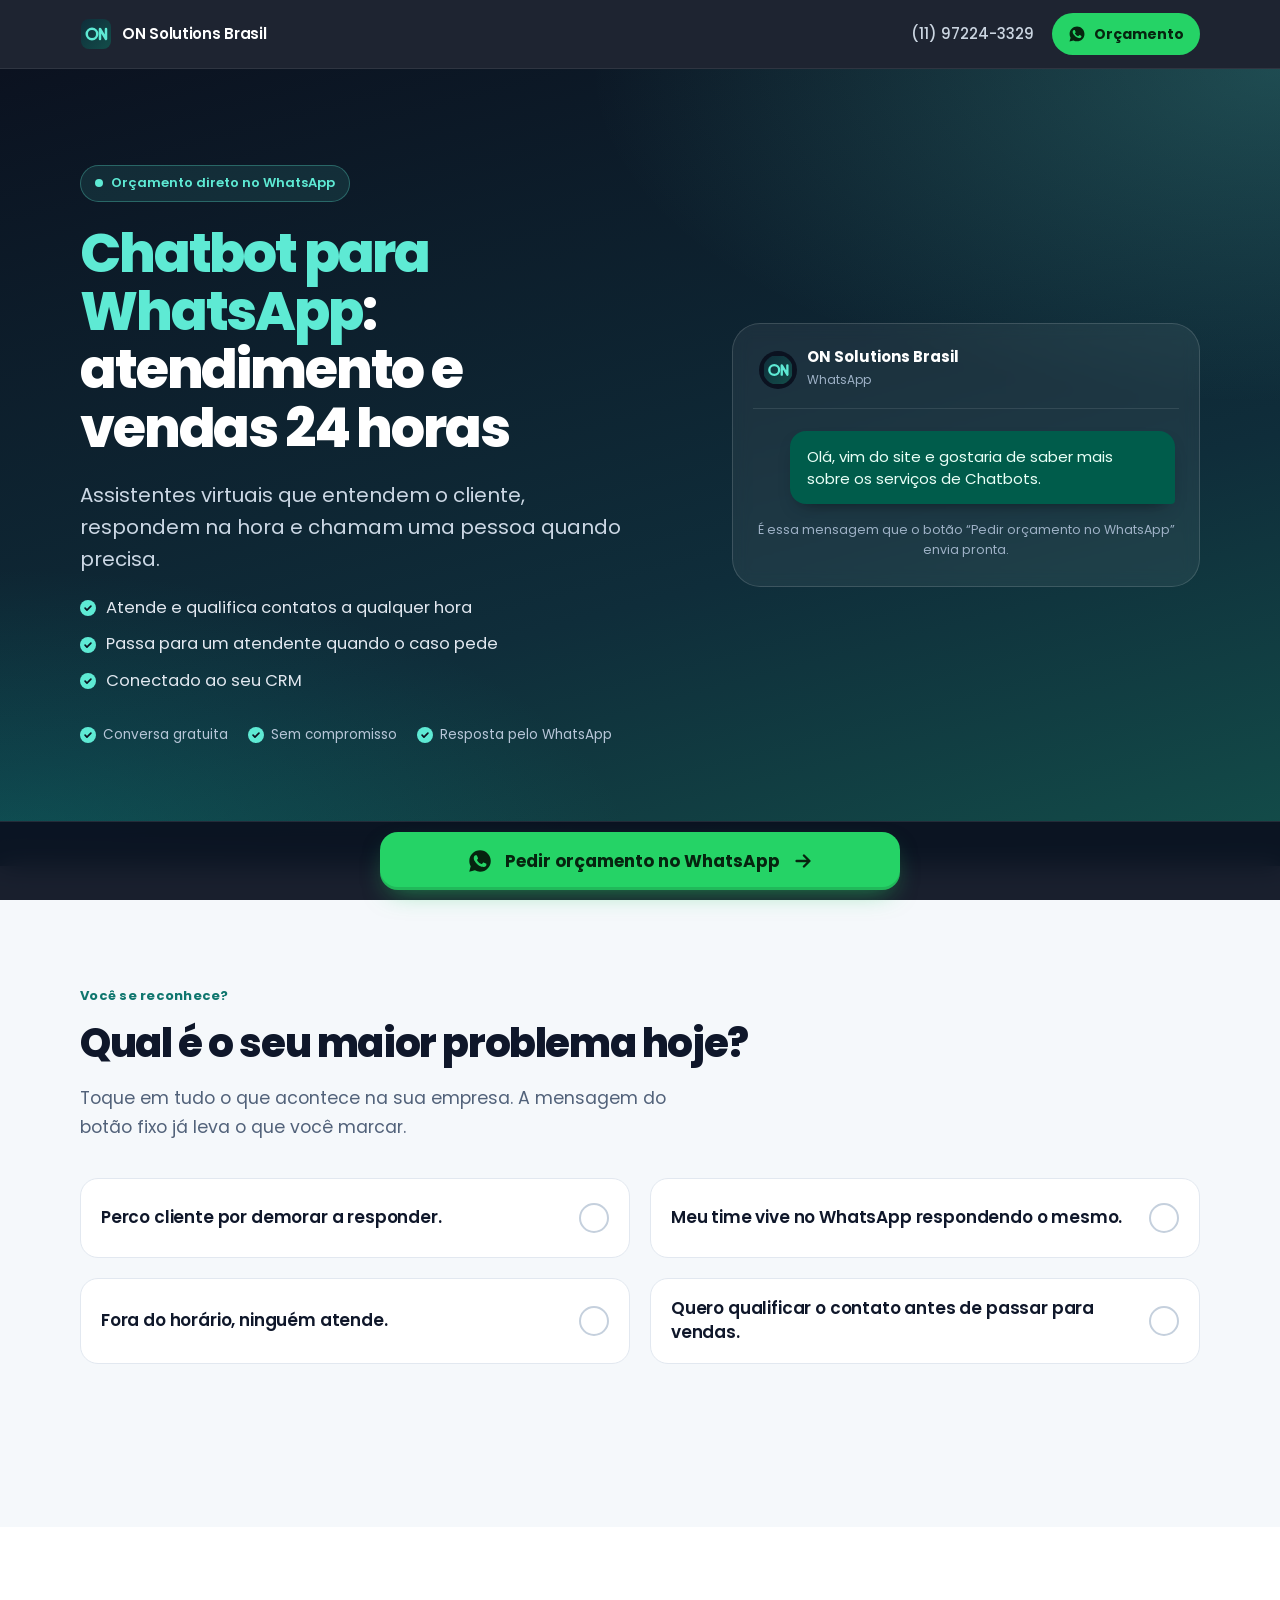
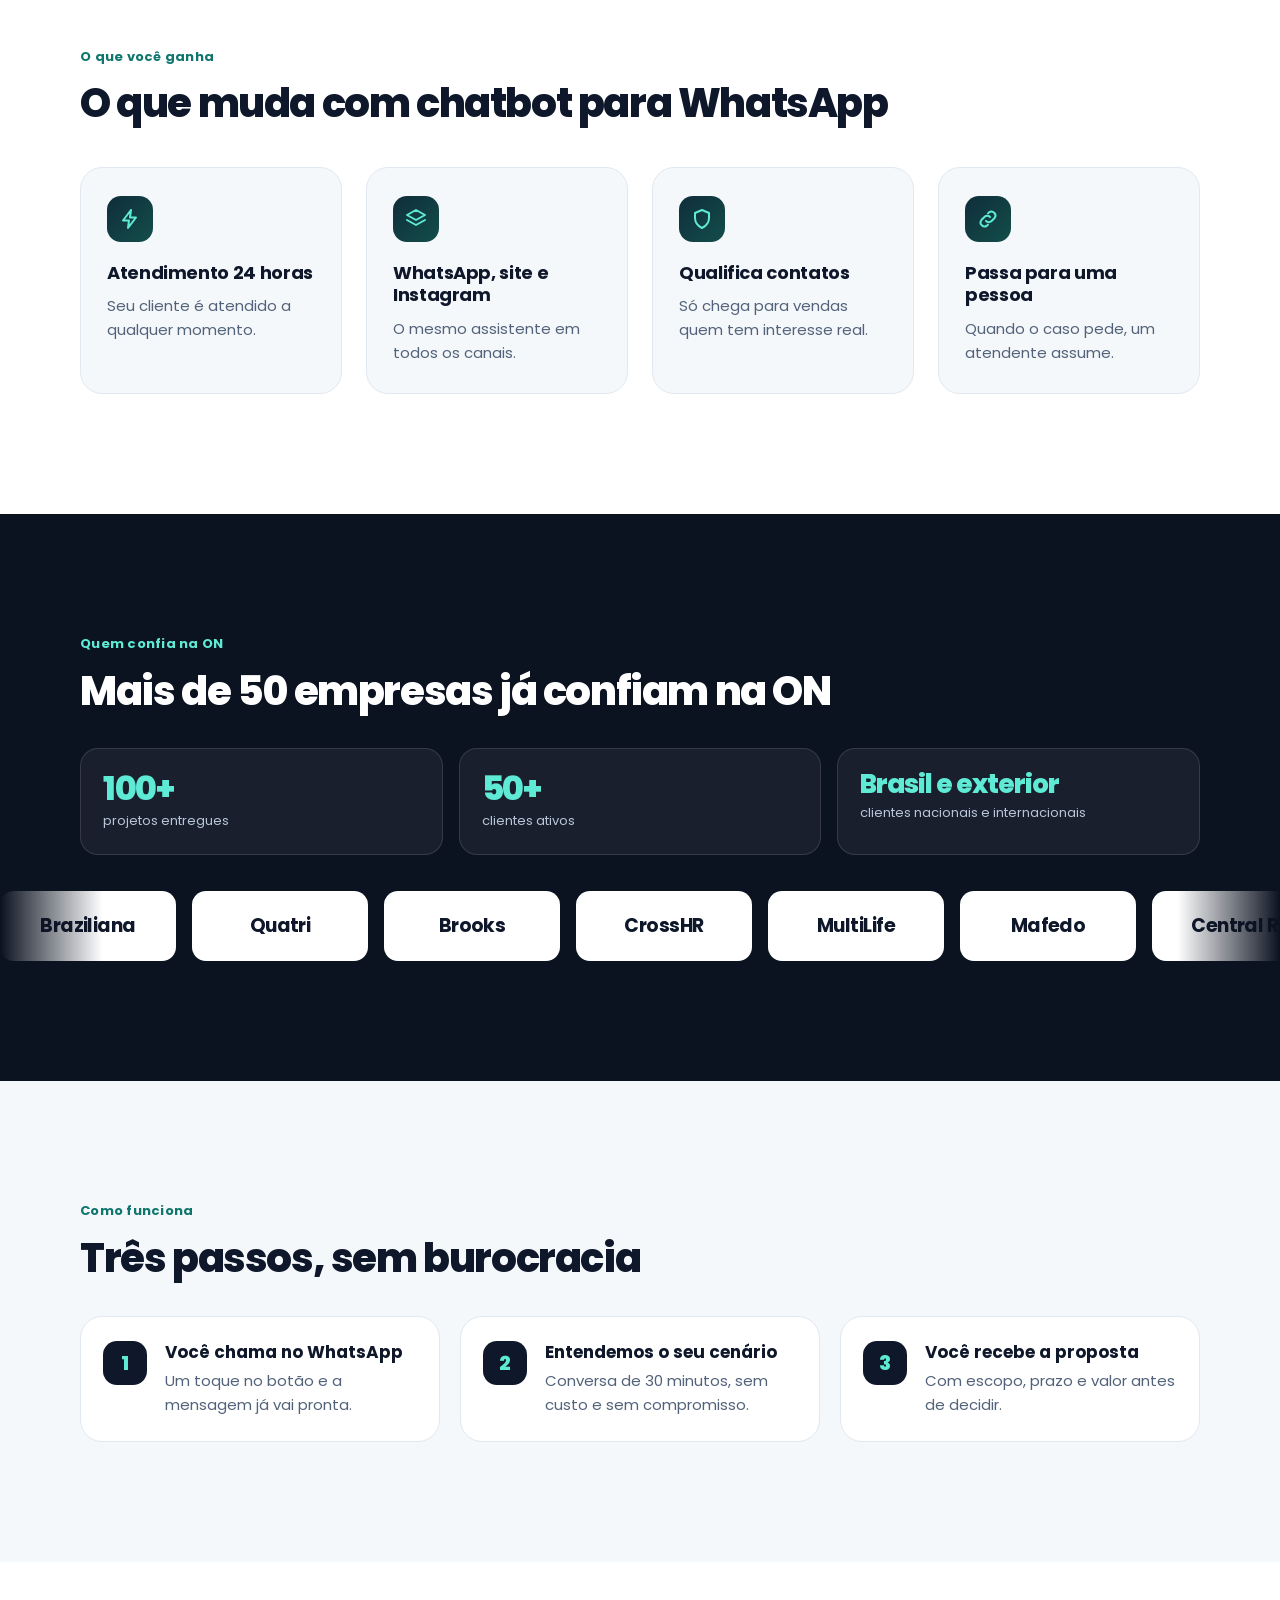
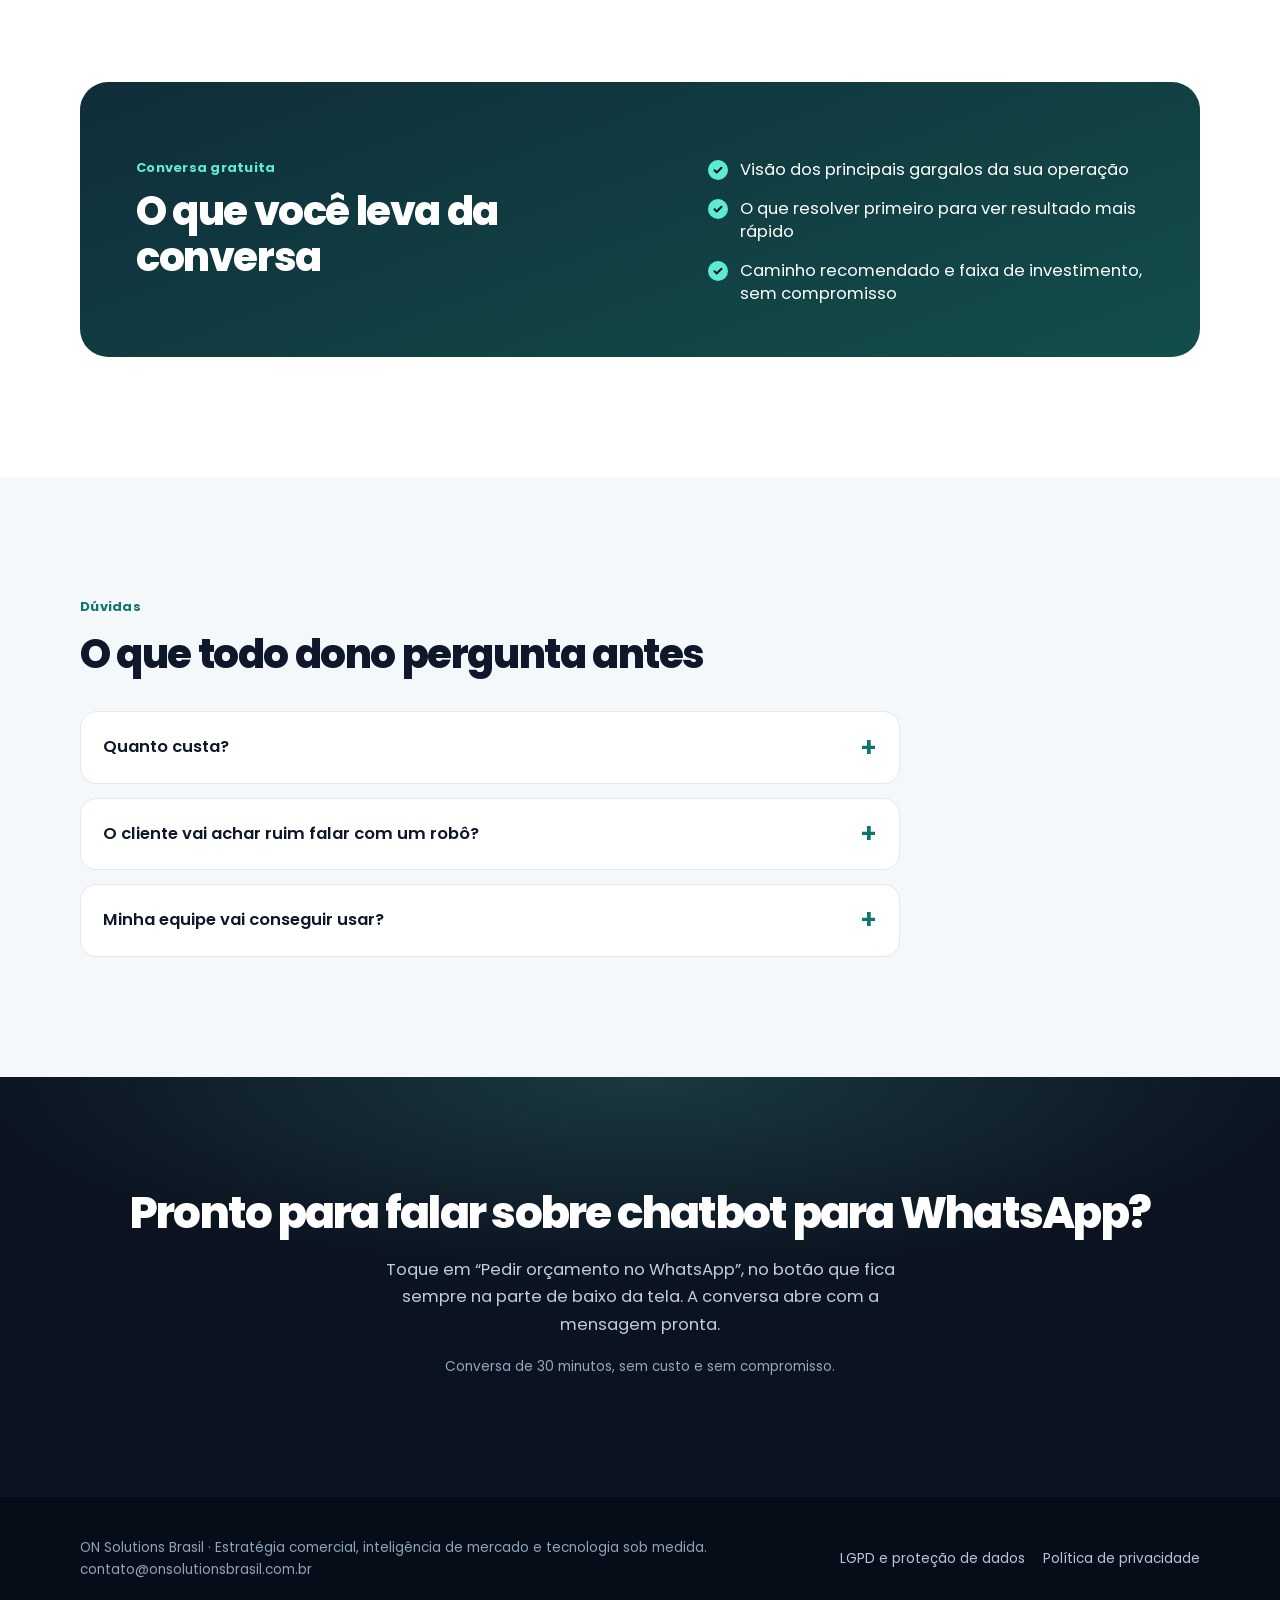
==== index.html @ 37661b47 "feat(lp10-chatbot): add landing page for WhatsApp chatbot services - Add complete landing page struc" ====
<!DOCTYPE html>
<html lang="pt-BR">
<head>
<meta charset="UTF-8">
<meta name="viewport" content="width=device-width, initial-scale=1, viewport-fit=cover">
<meta name="theme-color" content="#0B1220">
<title>Chatbot para WhatsApp | ON Solutions Brasil</title>
<meta name="description" content="Automatize o atendimento da sua empresa com soluções de chatbot para WhatsApp desenvolvidas pela ON Solutions Brasil.">
<meta name="robots" content="noindex,follow">
<link rel="canonical" href="https://onsolutionsbrasil.com.br/lp/chatbot-whatsapp/">
<link rel="icon" type="image/svg+xml" href="assets/img/favicon.svg">
<link rel="preconnect" href="https://fonts.googleapis.com">
<link rel="preconnect" href="https://fonts.gstatic.com" crossorigin>
<link href="https://fonts.googleapis.com/css2?family=Poppins:wght@400;500;600;700;800&display=swap" rel="stylesheet">
<link rel="stylesheet" href="css/styles.css">
</head>
<body class="l2">
<header class="top"><div class="w top-in">
  <span class="brand"><img src="assets/img/on-logo.svg" alt="ON Solutions Brasil" width="32" height="32"><span>ON Solutions<span class="br"> Brasil</span></span></span>
  <div class="top-r">
    <a class="top-phone" data-wa="Olá, vim do site e gostaria de saber mais sobre os serviços de Chatbots." data-pos="topo-telefone" data-wa-main href="#">(11) 97224-3329</a>
    <a class="top-btn" data-wa="Olá, vim do site e gostaria de saber mais sobre os serviços de Chatbots." data-pos="topo" data-wa-main href="#"><svg viewBox="0 0 24 24" aria-hidden="true"><path d="M12.04 2C6.58 2 2.13 6.45 2.13 11.91c0 1.75.46 3.45 1.32 4.95L2.05 22l5.25-1.38a9.9 9.9 0 0 0 4.74 1.21c5.46 0 9.91-4.45 9.91-9.91S17.5 2 12.04 2Zm5.8 14.1c-.25.69-1.45 1.32-2 1.37-.5.05-1.13.07-1.82-.11-.42-.13-.96-.31-1.65-.6-2.9-1.25-4.8-4.17-4.95-4.36-.14-.19-1.18-1.57-1.18-3s.75-2.13 1.02-2.42c.26-.29.57-.36.76-.36h.55c.18 0 .42-.07.65.5.25.58.83 2 .9 2.15.07.14.12.31.02.5-.09.19-.14.31-.28.48-.14.17-.3.37-.43.5-.14.14-.29.29-.12.58.17.29.74 1.22 1.59 1.97 1.09.97 2.01 1.27 2.3 1.41.29.14.46.12.63-.07.17-.19.72-.84.91-1.13.19-.29.38-.24.65-.14.26.1 1.67.79 1.96.93.29.14.48.22.55.34.07.12.07.7-.18 1.39Z"/></svg>Orçamento</a>
  </div>
</div></header>
<main class="view" data-kind="lp2" data-route="lp/chatbot-whatsapp" data-service="Chatbots" data-title="Chatbot Para WhatsApp | ON Solutions Brasil">
<section class="hero">
  <div class="w hero-grid">
    <div>
      <span class="badge"><i></i>Orçamento direto no WhatsApp</span>
      <h1 class="h"><mark>Chatbot para WhatsApp</mark>: atendimento e vendas 24 horas</h1>
      <p class="sub">Assistentes virtuais que entendem o cliente, respondem na hora e chamam uma pessoa quando precisa.</p>
      <ul class="points"><li>Atende e qualifica contatos a qualquer hora</li><li>Passa para um atendente quando o caso pede</li><li>Conectado ao seu CRM</li></ul>
      <div class="trust"><span>Conversa gratuita</span><span>Sem compromisso</span><span>Resposta pelo WhatsApp</span></div>
    </div>
    <div class="chat">
      <div class="chat-head"><img src="assets/img/on-logo.svg" alt="ON Solutions Brasil" width="38" height="38"><div><b>ON Solutions Brasil</b><small>WhatsApp</small></div></div>
      <div class="chat-body">
        <div class="bubble" data-bubble>Olá, vim do site e gostaria de saber mais sobre os serviços de Chatbots.</div>
        <div class="chat-hint">É essa mensagem que o botão “Pedir orçamento no WhatsApp” envia pronta.</div>
      </div>
    </div>
  </div>
</section>
<section class="sec" id="dores">
  <div class="w">
    <div class="eyebrow">Você se reconhece?</div>
    <h2 class="t2">Qual é o seu maior problema hoje?</h2>
    <p class="lead2">Toque em tudo o que acontece na sua empresa. A mensagem do botão fixo já leva o que você marcar.</p>
    <div class="pains" role="group" aria-label="Seu maior desafio"><button type="button" class="pain" aria-pressed="false" data-q="Perco cliente por demorar a responder."><span class="qt">Perco cliente por demorar a responder.</span><span class="ck"><svg viewBox="0 0 24 24" aria-hidden="true"><path d="M5 12.5l4.5 4.5L19 7.5"/></svg></span></button><button type="button" class="pain" aria-pressed="false" data-q="Meu time vive no WhatsApp respondendo o mesmo."><span class="qt">Meu time vive no WhatsApp respondendo o mesmo.</span><span class="ck"><svg viewBox="0 0 24 24" aria-hidden="true"><path d="M5 12.5l4.5 4.5L19 7.5"/></svg></span></button><button type="button" class="pain" aria-pressed="false" data-q="Fora do horário, ninguém atende."><span class="qt">Fora do horário, ninguém atende.</span><span class="ck"><svg viewBox="0 0 24 24" aria-hidden="true"><path d="M5 12.5l4.5 4.5L19 7.5"/></svg></span></button><button type="button" class="pain" aria-pressed="false" data-q="Quero qualificar o contato antes de passar para vendas."><span class="qt">Quero qualificar o contato antes de passar para vendas.</span><span class="ck"><svg viewBox="0 0 24 24" aria-hidden="true"><path d="M5 12.5l4.5 4.5L19 7.5"/></svg></span></button></div>
    <p class="pains-hint" aria-live="polite" data-hint></p>
  </div>
</section>
<section class="sec sec-w" id="beneficios">
  <div class="w">
    <div class="eyebrow">O que você ganha</div>
    <h2 class="t2">O que muda com chatbot para WhatsApp</h2>
    <div class="bens"><div class="ben"><div class="bi"><svg viewBox="0 0 24 24" aria-hidden="true"><path d="M13 3L5 13.5h6L10 21l8-10.5h-6z"/></svg></div><h3>Atendimento 24 horas</h3><p>Seu cliente é atendido a qualquer momento.</p></div><div class="ben"><div class="bi"><svg viewBox="0 0 24 24" aria-hidden="true"><path d="M12 3l9 5-9 5-9-5z"/><path d="M3 13l9 5 9-5"/></svg></div><h3>WhatsApp, site e Instagram</h3><p>O mesmo assistente em todos os canais.</p></div><div class="ben"><div class="bi"><svg viewBox="0 0 24 24" aria-hidden="true"><path d="M12 3l7 3v5c0 4.5-3 8-7 10-4-2-7-5.5-7-10V6z"/></svg></div><h3>Qualifica contatos</h3><p>Só chega para vendas quem tem interesse real.</p></div><div class="ben"><div class="bi"><svg viewBox="0 0 24 24" aria-hidden="true"><path d="M10 14a4 4 0 005.6 0l3-3a4 4 0 00-5.6-5.6l-1 1"/><path d="M14 10a4 4 0 00-5.6 0l-3 3a4 4 0 005.6 5.6l1-1"/></svg></div><h3>Passa para uma pessoa</h3><p>Quando o caso pede, um atendente assume.</p></div></div>
  </div>
</section>
<section class="sec proof" id="clientes">
  <div class="w">
    <div class="eyebrow">Quem confia na ON</div>
    <h2 class="t2">Mais de 50 empresas já confiam na ON</h2>
    <div class="stats">
      <div class="stat"><b>100+</b><span>projetos entregues</span></div>
      <div class="stat"><b>50+</b><span>clientes ativos</span></div>
      <div class="stat wide"><b>Brasil e exterior</b><span>clientes nacionais e internacionais</span></div>
    </div>
  </div>
  <div class="marq marquee" data-marquee aria-label="Clientes da ON Solutions"><div class="track" data-track><div class="chip"><span class="wm">Braziliana</span></div><div class="chip"><span class="wm">Quatri</span></div><div class="chip"><span class="wm">Brooks</span></div><div class="chip"><span class="wm">CrossHR</span></div><div class="chip"><span class="wm">MultiLife</span></div><div class="chip"><span class="wm">Mafedo</span></div><div class="chip"><span class="wm">Central RZ</span></div></div></div>
</section>
<section class="sec" id="como-funciona">
  <div class="w">
    <div class="eyebrow">Como funciona</div>
    <h2 class="t2">Três passos, sem burocracia</h2>
    <div class="steps2"><div class="st"><div class="n">1</div><div><b>Você chama no WhatsApp</b><p>Um toque no botão e a mensagem já vai pronta.</p></div></div><div class="st"><div class="n">2</div><div><b>Entendemos o seu cenário</b><p>Conversa de 30 minutos, sem custo e sem compromisso.</p></div></div><div class="st"><div class="n">3</div><div><b>Você recebe a proposta</b><p>Com escopo, prazo e valor antes de decidir.</p></div></div></div>
  </div>
</section>
<section class="sec sec-w" id="oferta">
  <div class="w">
    <div class="offer">
      <div>
        <div class="eyebrow" style="color:var(--mint)">Conversa gratuita</div>
        <h2 class="t2">O que você leva da conversa</h2>
      </div>
      <ul>
        <li>Visão dos principais gargalos da sua operação</li>
        <li>O que resolver primeiro para ver resultado mais rápido</li>
        <li>Caminho recomendado e faixa de investimento, sem compromisso</li>
      </ul>
    </div>
  </div>
</section>
<section class="sec" id="duvidas">
  <div class="w">
    <div class="eyebrow">Dúvidas</div>
    <h2 class="t2">O que todo dono pergunta antes</h2>
    <div class="faq"><details><summary>Quanto custa?</summary><p>Depende do que a sua empresa precisa. Na conversa gratuita entendemos o seu cenário e você recebe uma proposta com escopo, prazo e valor antes de decidir.</p></details><details><summary>O cliente vai achar ruim falar com um robô?</summary><p>Você decide como o assistente se apresenta. Quando o caso pede, ele passa a conversa para uma pessoa da sua equipe.</p></details><details><summary>Minha equipe vai conseguir usar?</summary><p>A solução é desenhada em cima da rotina que sua equipe já tem, e não o contrário. Treinamos o time e acompanhamos o início de uso até todo mundo estar seguro.</p></details></div>
  </div>
</section>
<section class="final" id="conversa">
  <div class="w">
    <h2 class="h2 final-t">Pronto para falar sobre chatbot para WhatsApp?</h2>
    <p class="lead3">Toque em “Pedir orçamento no WhatsApp”, no botão que fica sempre na parte de baixo da tela. A conversa abre com a mensagem pronta.</p>
    <p class="note">Conversa de 30 minutos, sem custo e sem compromisso.</p>
  </div>
</section>
</main>
<footer class="foot"><div class="w foot-in">
  <div>ON Solutions Brasil · Estratégia comercial, inteligência de mercado e tecnologia sob medida.<br>contato@onsolutionsbrasil.com.br</div>
  <div class="lk"><a href="#">LGPD e proteção de dados</a><a href="#">Política de privacidade</a></div>
</div></footer>
<div class="sticky"><a class="cta" data-wa="Olá, vim do site e gostaria de saber mais sobre os serviços de Chatbots." data-pos="barra-fixa" data-wa-main href="#"><svg viewBox="0 0 24 24" aria-hidden="true"><path d="M12.04 2C6.58 2 2.13 6.45 2.13 11.91c0 1.75.46 3.45 1.32 4.95L2.05 22l5.25-1.38a9.9 9.9 0 0 0 4.74 1.21c5.46 0 9.91-4.45 9.91-9.91S17.5 2 12.04 2Zm5.8 14.1c-.25.69-1.45 1.32-2 1.37-.5.05-1.13.07-1.82-.11-.42-.13-.96-.31-1.65-.6-2.9-1.25-4.8-4.17-4.95-4.36-.14-.19-1.18-1.57-1.18-3s.75-2.13 1.02-2.42c.26-.29.57-.36.76-.36h.55c.18 0 .42-.07.65.5.25.58.83 2 .9 2.15.07.14.12.31.02.5-.09.19-.14.31-.28.48-.14.17-.3.37-.43.5-.14.14-.29.29-.12.58.17.29.74 1.22 1.59 1.97 1.09.97 2.01 1.27 2.3 1.41.29.14.46.12.63-.07.17-.19.72-.84.91-1.13.19-.29.38-.24.65-.14.26.1 1.67.79 1.96.93.29.14.48.22.55.34.07.12.07.7-.18 1.39Z"/></svg><span>Pedir orçamento no WhatsApp</span><svg class="arr" viewBox="0 0 24 24" aria-hidden="true"><path d="M5 12h14M13 6l6 6-6 6"/></svg></a></div>
<script src="js/main.js" defer></script>
</body>
</html>
---- css/styles.css ----
/* =========================================================================
   ON Solutions Brasil — LP10 Chatbot para WhatsApp
   Estilos (CSS3 puro). Fiel ao arquivo de referência 10-lp-chatbot-whatsapp.html
   ========================================================================= */

:root {
  --ink: #0B1220;
  --navy: #0F172A;
  --bg: #F5F8FB;
  --line: #E2E8F0;
  --text: #0F172A;
  --soft: #52627A;
  --mint: #5EEAD4;
  --teal: #0D9488;
  --tealD: #0F766E;
  --wa: #25D366;
  --waD: #1EBE5B;
  --font: "Poppins", "Segoe UI", system-ui, -apple-system, sans-serif;
}

*, *::before, *::after { box-sizing: border-box; }

html { scroll-behavior: smooth; -webkit-text-size-adjust: 100%; }

body {
  margin: 0;
  font-family: var(--font);
  color: var(--text);
  background: var(--bg);
  line-height: 1.55;
  font-size: 16px;
  -webkit-font-smoothing: antialiased;
  overflow-x: hidden;
}

h1, h2, h3, p, ul { margin: 0; }
ul { padding: 0; list-style: none; }
a { color: inherit; }
img { display: block; max-width: 100%; }

.w { width: min(1120px, 100% - 32px); margin-inline: auto; }

:focus-visible { outline: 3px solid var(--teal); outline-offset: 3px; border-radius: 10px; }
.top :focus-visible,
.hero :focus-visible,
.proof :focus-visible,
.final :focus-visible,
.sticky :focus-visible { outline-color: var(--mint); }

/* ---------------------------------------------------------------- Header */
.top {
  position: sticky;
  top: 0;
  z-index: 50;
  background: rgba(11, 18, 32, .92);
  backdrop-filter: blur(12px);
  -webkit-backdrop-filter: blur(12px);
  border-bottom: 1px solid rgba(255, 255, 255, .08);
}
.top-in { display: flex; align-items: center; justify-content: space-between; height: 60px; gap: 12px; }
.brand {
  display: flex; align-items: center; gap: 10px;
  color: #fff; font-weight: 600; font-size: 15px; letter-spacing: -.02em; white-space: nowrap;
}
.brand img { width: 32px; height: 32px; }
.top-r { display: flex; align-items: center; gap: 18px; }
.top-phone { display: none; color: #CBD5E1; font-weight: 500; font-size: 15px; text-decoration: none; }
.top-phone:hover { color: var(--mint); }
.top-btn {
  display: inline-flex; align-items: center; gap: 8px;
  background: var(--wa); color: #06240F; font-weight: 700; font-size: 14px;
  padding: 10px 16px; border-radius: 999px; text-decoration: none; white-space: nowrap;
}
.top-btn svg { width: 18px; height: 18px; fill: currentColor; }

@media (max-width: 400px) { .brand .br { display: none; } }

/* ------------------------------------------------------------------ Hero */
.hero {
  background:
    radial-gradient(90% 70% at 100% 0%, rgba(94, 234, 212, .22), transparent 60%),
    radial-gradient(80% 60% at 0% 100%, rgba(13, 148, 136, .32), transparent 62%),
    linear-gradient(165deg, #0B1220 0%, #0F2D3A 62%, #134E4A 100%);
  color: #fff;
  padding: 26px 0 44px;
}
.hero-grid { display: grid; gap: 26px; }
.badge {
  display: inline-flex; align-items: center; gap: 8px;
  font-size: 13px; font-weight: 600; color: var(--mint);
  background: rgba(94, 234, 212, .10); border: 1px solid rgba(94, 234, 212, .30);
  padding: 6px 12px; border-radius: 999px;
}
.badge i { width: 8px; height: 8px; border-radius: 50%; background: var(--mint); animation: ping 2s infinite; }
@keyframes ping {
  0% { box-shadow: 0 0 0 0 rgba(94, 234, 212, .6); }
  70%, 100% { box-shadow: 0 0 0 10px rgba(94, 234, 212, 0); }
}
.h { font-size: clamp(29px, 8.4vw, 54px); line-height: 1.05; font-weight: 800; letter-spacing: -.04em; margin-top: 16px; }
.h mark { background: none; color: var(--mint); }
.sub { margin-top: 14px; font-size: clamp(17px, 4.5vw, 20px); line-height: 1.45; color: #CBD7E4; max-width: 560px; }
.points { display: none; }
.cta {
  position: relative;
  display: flex; align-items: center; justify-content: center; gap: 12px;
  width: 100%; min-height: 62px; padding: 16px 22px; border-radius: 18px;
  background: var(--wa); color: #06240F;
  font-family: inherit; font-weight: 700; font-size: 18px; line-height: 1.2;
  text-decoration: none; text-align: center;
  box-shadow: 0 14px 34px -10px rgba(37, 211, 102, .65), inset 0 -3px 0 rgba(0, 0, 0, .12);
  overflow: hidden; transition: transform .15s, background .15s; -webkit-tap-highlight-color: transparent;
}
.cta:hover { background: var(--waD); }
.cta:active { transform: translateY(1px) scale(.99); }
.cta svg { width: 26px; height: 26px; flex: none; fill: currentColor; }
.cta .arr { width: 22px; height: 22px; fill: none; stroke: currentColor; stroke-width: 2.6; stroke-linecap: round; stroke-linejoin: round; }
.cta::after {
  content: ""; position: absolute; inset: 0;
  background: linear-gradient(110deg, transparent 30%, rgba(255, 255, 255, .45) 50%, transparent 70%);
  transform: translateX(-120%); animation: shine 3.4s ease-in-out infinite; pointer-events: none;
}
@keyframes shine {
  0%, 55% { transform: translateX(-120%); }
  100% { transform: translateX(120%); }
}
.trust { display: flex; flex-wrap: wrap; gap: 8px 16px; margin-top: 16px; font-size: 13.5px; color: #B7C6D8; }
.trust span { display: inline-flex; align-items: center; gap: 7px; }
.trust span::before,
.points li::before,
.offer li::before {
  content: ""; flex: none; width: 16px; height: 16px; border-radius: 50%;
  background: var(--mint) url("data:image/svg+xml,%3Csvg xmlns='http://www.w3.org/2000/svg' viewBox='0 0 24 24' fill='none' stroke='%230B1220' stroke-width='4' stroke-linecap='round' stroke-linejoin='round'%3E%3Cpath d='M5 12.5l4.5 4.5L19 7.5'/%3E%3C/svg%3E") center / 10px no-repeat;
}

/* Card de conversa (demonstração visual do WhatsApp) */
.chat {
  display: block; text-decoration: none; color: #fff;
  background: rgba(255, 255, 255, .06); border: 1px solid rgba(255, 255, 255, .14);
  border-radius: 24px; padding: 14px;
  backdrop-filter: blur(8px); -webkit-backdrop-filter: blur(8px);
}
.chat-head { display: flex; align-items: center; gap: 10px; padding: 4px 6px 12px; border-bottom: 1px solid rgba(255, 255, 255, .10); }
.chat-head img { width: 38px; height: 38px; border-radius: 50%; background: #0B1220; padding: 4px; }
.chat-head b { display: block; font-size: 15px; line-height: 1.2; }
.chat-head small { font-size: 12px; color: #9FB2C7; }
.chat-body { padding: 16px 4px 4px; display: flex; flex-direction: column; gap: 12px; }
.bubble {
  align-self: flex-end; max-width: 92%;
  background: #005C4B; color: #E9FFF7; border-radius: 16px 16px 4px 16px;
  padding: 12px 14px; font-size: 15px; line-height: 1.45;
  box-shadow: 0 8px 18px -10px rgba(0, 0, 0, .6);
}
.chat-hint { font-size: 12.5px; color: #9FB2C7; text-align: center; }

/* ---------------------------------------------------------------- Seções */
.sec { padding: 52px 0; }
.sec-w { background: #fff; }
.eyebrow { font-size: 13px; font-weight: 700; color: var(--tealD); letter-spacing: .02em; }
.t2 { font-size: clamp(26px, 6.8vw, 40px); line-height: 1.1; font-weight: 800; letter-spacing: -.035em; margin-top: 8px; }
.lead2 { margin-top: 12px; color: var(--soft); font-size: 16.5px; max-width: 620px; }

/* Dores (toggle) */
.pains { display: grid; gap: 12px; margin-top: 24px; }
.pain {
  display: flex; align-items: center; gap: 14px; width: 100%; min-height: 68px;
  padding: 14px 16px; border-radius: 18px; background: #fff; border: 1.5px solid var(--line);
  font-family: inherit; font-weight: 600; font-size: 17px; line-height: 1.3; letter-spacing: -.01em;
  color: inherit; text-align: left; cursor: pointer;
  transition: border-color .15s, background .15s, transform .15s; -webkit-tap-highlight-color: transparent;
}
.pain:hover { border-color: #9DDBB8; }
.pain:active { transform: scale(.99); }
.pain .qt { flex: 1; }
.pain .ck {
  flex: none; width: 30px; height: 30px; border-radius: 50%; border: 2px solid #C5D0DD;
  display: grid; place-items: center; transition: background .15s, border-color .15s;
}
.pain .ck svg { width: 16px; height: 16px; fill: none; stroke: #fff; stroke-width: 3.4; stroke-linecap: round; stroke-linejoin: round; opacity: 0; }
.pain[aria-pressed=true] { border-color: var(--wa); background: #F0FFF6; }
.pain[aria-pressed=true] .ck { background: var(--wa); border-color: var(--wa); }
.pain[aria-pressed=true] .ck svg { opacity: 1; }
.pains-hint { margin-top: 14px; font-size: 14px; color: var(--soft); text-align: center; min-height: 21px; }

/* Benefícios */
.bens { display: grid; gap: 14px; margin-top: 26px; }
.ben { background: var(--bg); border: 1px solid var(--line); border-radius: 20px; padding: 20px; }
.bi {
  width: 46px; height: 46px; border-radius: 14px;
  background: linear-gradient(135deg, #0F2D3A, #134E4A);
  display: grid; place-items: center; margin-bottom: 14px;
}
.bi svg { width: 24px; height: 24px; stroke: var(--mint); fill: none; stroke-width: 2; stroke-linecap: round; stroke-linejoin: round; }
.ben h3 { font-size: 18px; font-weight: 700; letter-spacing: -.02em; line-height: 1.25; }
.ben p { margin-top: 6px; color: var(--soft); font-size: 15px; }

/* Prova social */
.proof { background: #0B1220; color: #fff; }
.proof .eyebrow { color: var(--mint); }
.stats { display: grid; grid-template-columns: 1fr 1fr; gap: 12px; margin-top: 22px; }
.stat { background: rgba(255, 255, 255, .06); border: 1px solid rgba(255, 255, 255, .12); border-radius: 18px; padding: 16px; }
.stat b { display: block; font-size: 34px; font-weight: 800; letter-spacing: -.04em; line-height: 1; color: var(--mint); }
.stat span { display: block; margin-top: 6px; font-size: 13px; color: #B7C6D8; }
.stat.wide { grid-column: 1/-1; }
.stat.wide b { font-size: 26px; }

/* Carrossel de clientes */
.marq {
  margin-top: 22px; overflow-x: auto; scrollbar-width: none;
  -webkit-mask-image: linear-gradient(90deg, transparent, #000 8%, #000 92%, transparent);
  mask-image: linear-gradient(90deg, transparent, #000 8%, #000 92%, transparent);
}
.marq::-webkit-scrollbar { display: none; }
.marq.is-looping { overflow: hidden; }
.track { display: flex; width: max-content; }
.marq.is-looping .track { animation: mq var(--dur, 40s) linear infinite; will-change: transform; }
.marq.is-looping.is-paused .track { animation-play-state: paused; }
@keyframes mq { to { transform: translateX(-50%); } }
.chip {
  flex: none; width: 168px; height: 64px; margin-right: 12px;
  background: #fff; border-radius: 14px; display: flex; align-items: center; justify-content: center; padding: 10px 16px;
}
.chip img { max-width: 136px; max-height: 42px; width: auto; height: auto; object-fit: contain; }
.chip .wm { font-weight: 700; font-size: 19px; letter-spacing: -.03em; color: #0F172A; }

/* Como funciona */
.steps2 { display: grid; gap: 12px; margin-top: 24px; }
.st { display: flex; gap: 16px; align-items: flex-start; background: #fff; border: 1px solid var(--line); border-radius: 20px; padding: 18px; }
.st .n { flex: none; width: 44px; height: 44px; border-radius: 14px; background: var(--navy); color: var(--mint); font-weight: 800; font-size: 20px; display: grid; place-items: center; }
.st b { display: block; font-size: 17px; line-height: 1.3; }
.st p { color: var(--soft); font-size: 15px; margin-top: 2px; }

/* Oferta */
.offer { background: linear-gradient(160deg, #0F2D3A, #134E4A); border-radius: 26px; color: #fff; padding: 26px 22px; }
.offer .t2 { margin-top: 6px; }
.offer ul { display: grid; gap: 12px; margin: 18px 0 24px; }
.offer li { display: flex; gap: 12px; align-items: flex-start; font-size: 16.5px; line-height: 1.4; }
.offer li::before { margin-top: 2px; width: 20px; height: 20px; background-size: 12px; }

/* FAQ */
.faq { display: grid; gap: 10px; margin-top: 22px; }
details { background: #fff; border: 1px solid var(--line); border-radius: 16px; }
summary {
  cursor: pointer; list-style: none; padding: 18px; font-weight: 600; font-size: 16.5px;
  display: flex; justify-content: space-between; gap: 12px; align-items: center; min-height: 58px;
  -webkit-tap-highlight-color: transparent;
}
summary::-webkit-details-marker { display: none; }
summary::after { content: "+"; font-size: 26px; line-height: 1; color: var(--tealD); flex: none; }
details[open] summary::after { content: "–"; }
details p { padding: 0 18px 18px; color: var(--soft); font-size: 15.5px; }

/* CTA final */
.final {
  background: radial-gradient(90% 80% at 50% 0%, rgba(94, 234, 212, .18), transparent 60%), #0B1220;
  color: #fff; text-align: center; padding: 58px 0 64px;
}
.final .h2 { font-size: clamp(28px, 7.4vw, 44px); font-weight: 800; letter-spacing: -.04em; line-height: 1.08; }
.final p.lead3 { color: #C0CEDC; margin: 14px auto 26px; max-width: 520px; font-size: 16.5px; }
.note { margin-top: 14px; font-size: 13.5px; color: #93A7BD; }

/* Footer */
.foot { background: #070D18; color: #8FA2B8; padding: 28px 0 calc(28px + 84px); font-size: 13.5px; }
.foot-in { display: grid; gap: 14px; }
.foot a { color: #B7C6D8; text-decoration: none; }
.foot a:hover { text-decoration: underline; }
.foot .lk { display: flex; flex-wrap: wrap; gap: 6px 18px; }

/* Barra fixa de WhatsApp */
.sticky {
  position: fixed; left: 0; right: 0; bottom: 0; z-index: 60;
  padding: 10px 14px calc(10px + env(safe-area-inset-bottom));
  background: rgba(11, 18, 32, .94);
  backdrop-filter: blur(12px); -webkit-backdrop-filter: blur(12px);
  border-top: 1px solid rgba(255, 255, 255, .10);
  animation: up .5s .5s both;
}
@keyframes up { from { transform: translateY(110%); } to { transform: none; } }
.sticky .cta {
  min-height: 58px; font-size: 17px; max-width: 520px; margin-inline: auto;
  box-shadow: 0 10px 26px -10px rgba(37, 211, 102, .6), inset 0 -3px 0 rgba(0, 0, 0, .12);
}

/* Índice (reservado, presente na referência) */
.idx { display: grid; gap: 12px; margin-top: 22px; }
.idx a { display: block; background: #fff; border: 1px solid var(--line); border-radius: 16px; padding: 16px; text-decoration: none; }
.idx b { display: block; font-size: 17px; }
.idx span { display: block; color: var(--soft); font-size: 14.5px; margin-top: 2px; }
.idx code { display: block; margin-top: 8px; font-size: 12.5px; background: var(--bg); padding: 6px 8px; border-radius: 8px; word-break: break-all; color: #334155; }

/* ===================================================================
   Responsividade
   =================================================================== */
@media (max-width: 430px) {
  .cta .arr { display: none; }
  .cta { padding: 16px 16px; font-size: 17px; gap: 10px; }
}
@media (max-width: 380px) {
  .cta, .sticky .cta { font-size: 16px; gap: 10px; padding: 14px 14px; }
}
@media (max-width: 340px) {
  .cta, .sticky .cta { font-size: 14.5px; gap: 8px; padding: 14px 10px; }
  .cta svg { width: 22px; height: 22px; }
}

@media (min-width: 860px) {
  .top-in { height: 68px; }
  .top-phone { display: block; }
  .hero { padding: 64px 0 88px; }
  .hero-grid { grid-template-columns: 1.1fr .9fr; align-items: center; gap: 56px; }
  .points { display: grid; gap: 10px; margin-top: 20px; font-size: 16.5px; color: #E2E8F0; }
  .points li { display: flex; gap: 10px; align-items: center; }
  .sec { padding: 84px 0; }
  .pains { grid-template-columns: 1fr 1fr; }
  .bens { grid-template-columns: repeat(4, 1fr); }
  .steps2 { grid-template-columns: repeat(3, 1fr); }
  .stats { grid-template-columns: repeat(3, 1fr); }
  .stat.wide { grid-column: auto; }
  .offer { padding: 44px 48px; display: grid; grid-template-columns: 1.2fr 1fr; gap: 32px; align-items: center; }
  .offer ul { margin: 0; }
  .foot-in { grid-template-columns: 1fr auto; align-items: center; }
  .faq { max-width: 820px; }
}

/* ---- Ajustes finos (segunda camada, conforme referência) ---- */
.w { width: min(1120px, 100% - 40px); }
body { line-height: 1.6; }
.top { transition: transform .3s ease; }
.top.hide { transform: translateY(-100%); }
.hero { padding: 40px 0 64px; }
.hero-grid { gap: 40px; }
.h { margin-top: 22px; line-height: 1.08; }
.badge { padding: 7px 14px; }
.sub { margin-top: 22px; line-height: 1.6; }
.trust { margin-top: 30px; gap: 12px 20px; }
.chat { padding: 20px; border-radius: 28px; }
.chat-head { padding: 4px 6px 16px; }
.chat-body { padding: 22px 4px 6px; gap: 16px; }
.bubble { padding: 15px 17px; }
.sec { padding: 76px 0; }
.t2 { margin-top: 14px; line-height: 1.14; }
.lead2 { margin-top: 18px; line-height: 1.65; max-width: 600px; }
.pains { margin-top: 36px; gap: 16px; }
.pain { min-height: 80px; padding: 18px 20px; line-height: 1.4; }
.pains-hint { margin-top: 22px; }
.bens { margin-top: 40px; gap: 20px; }
.ben { padding: 28px 26px; border-radius: 22px; }
.bi { margin-bottom: 20px; }
.ben p { margin-top: 10px; line-height: 1.6; }
.stats { margin-top: 34px; gap: 16px; }
.stat { padding: 22px; }
.marq { margin-top: 36px; }
.chip { width: 176px; height: 70px; margin-right: 16px; }
.steps2 { margin-top: 34px; gap: 16px; }
.st { padding: 24px 22px; gap: 18px; border-radius: 22px; }
.st p { margin-top: 6px; line-height: 1.6; }
.offer { padding: 34px 26px; border-radius: 28px; }
.offer .t2 { margin-top: 10px; }
.offer ul { gap: 16px; margin: 24px 0 0; }
.faq { margin-top: 34px; gap: 14px; }
summary { padding: 22px; }
details p { padding: 0 22px 22px; line-height: 1.7; }
.final { padding: 84px 0 92px; }
.final p.lead3 { margin: 20px auto 0; line-height: 1.65; }
.note { margin-top: 18px; }
.foot { padding-top: 40px; }
.idx { gap: 18px; margin-top: 32px; }
.idx a { padding: 22px; }

@media (max-width: 380px) {
  .w { width: min(1120px, 100% - 32px); }
}
@media (min-width: 860px) {
  .w { width: min(1120px, 100% - 64px); }
  .hero { padding: 96px 0 120px; }
  .hero-grid { gap: 80px; }
  .sec { padding: 120px 0; }
  .lead2 { font-size: 17.5px; }
  .pains { gap: 20px; }
  .bens { gap: 24px; }
  .steps2 { gap: 20px; }
  .offer { padding: 52px 56px; gap: 48px; }
  .final { padding: 112px 0 120px; }
}

@media (prefers-reduced-motion: reduce) {
  * { animation: none !important; transition: none !important; }
  html { scroll-behavior: auto; }
}
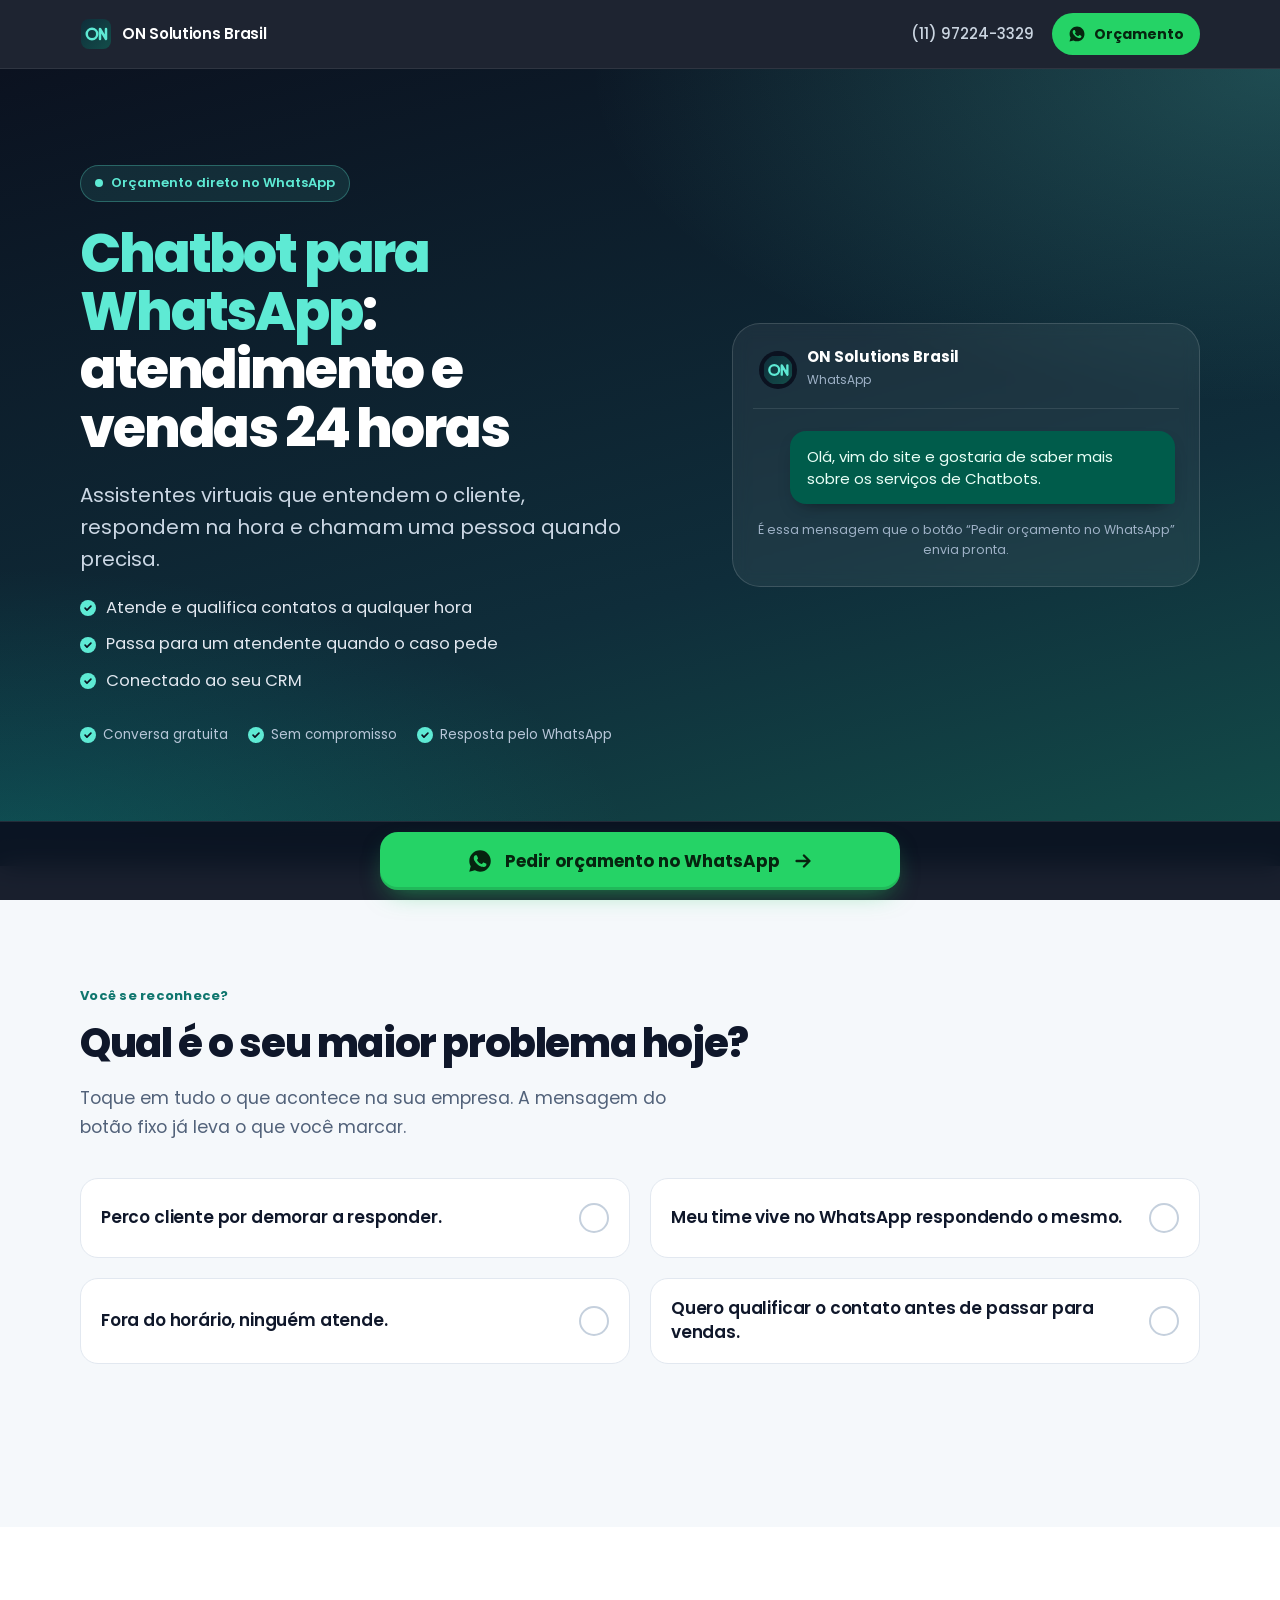
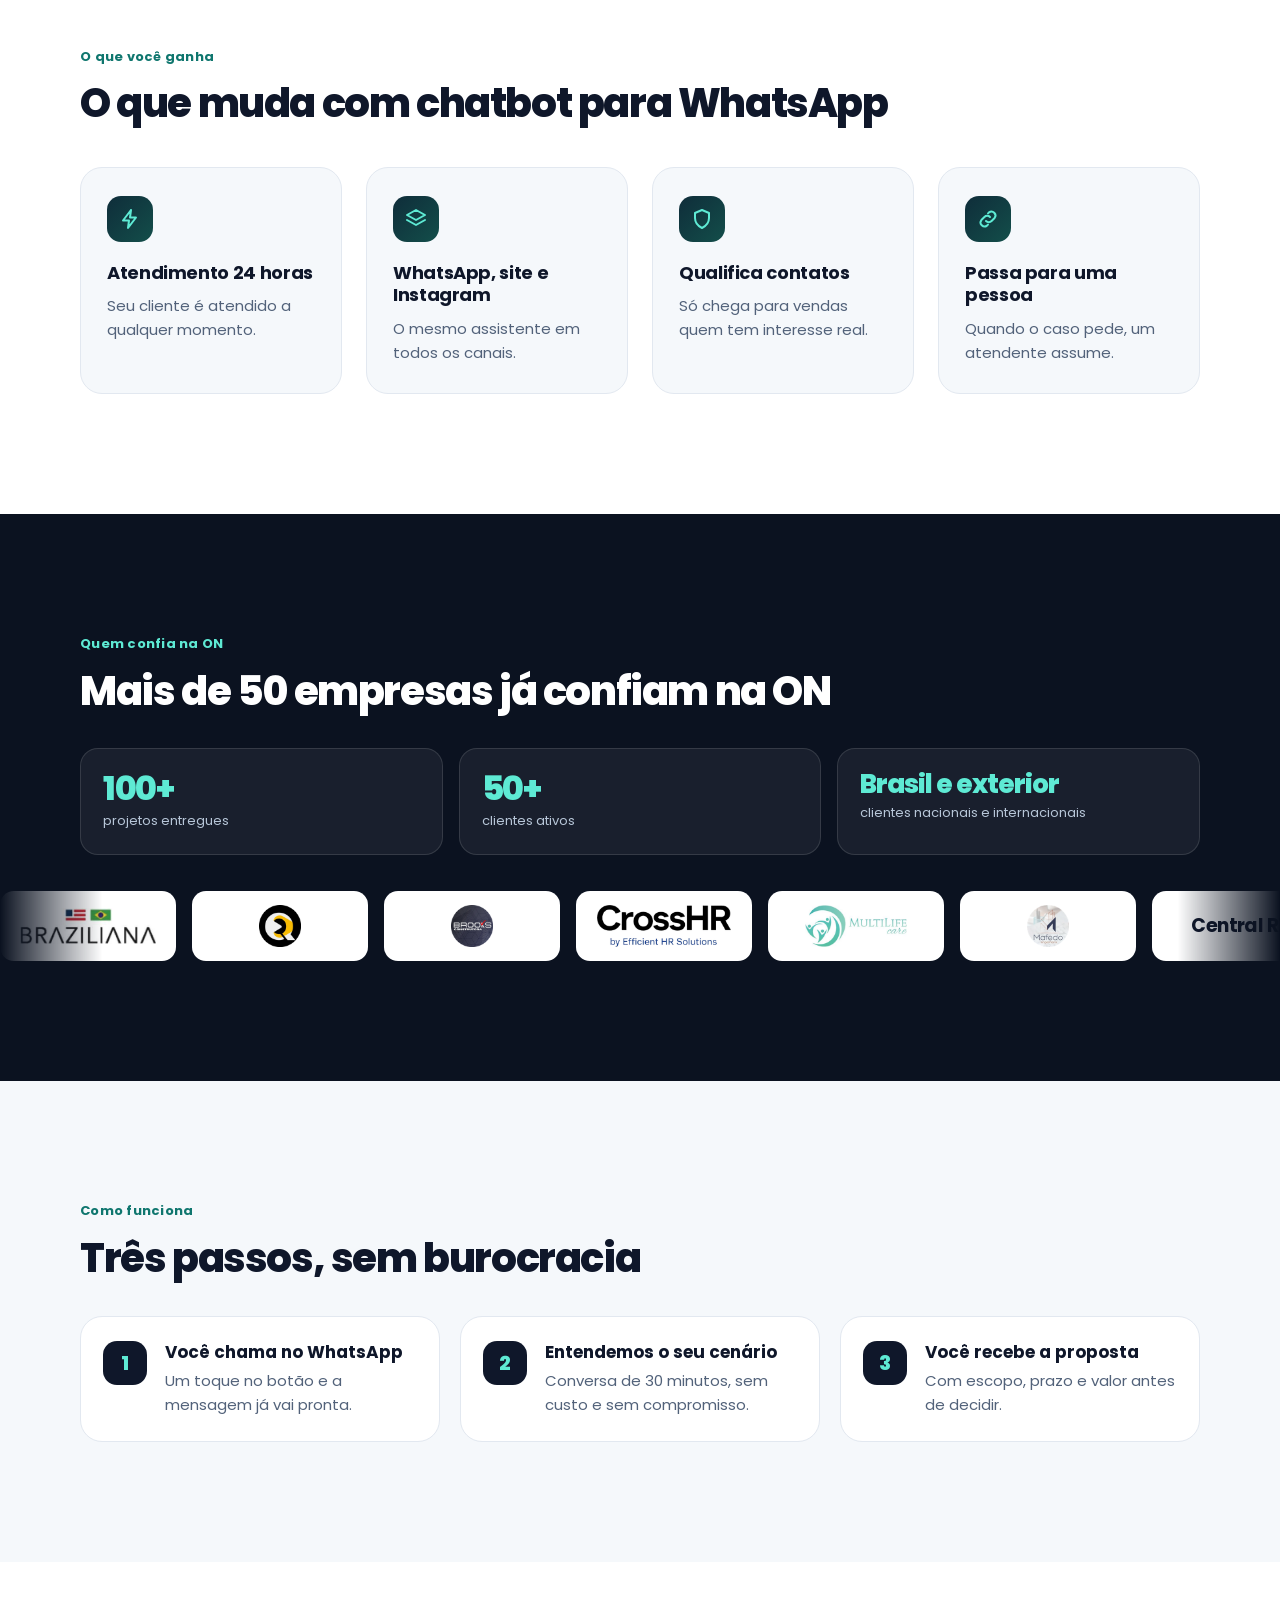
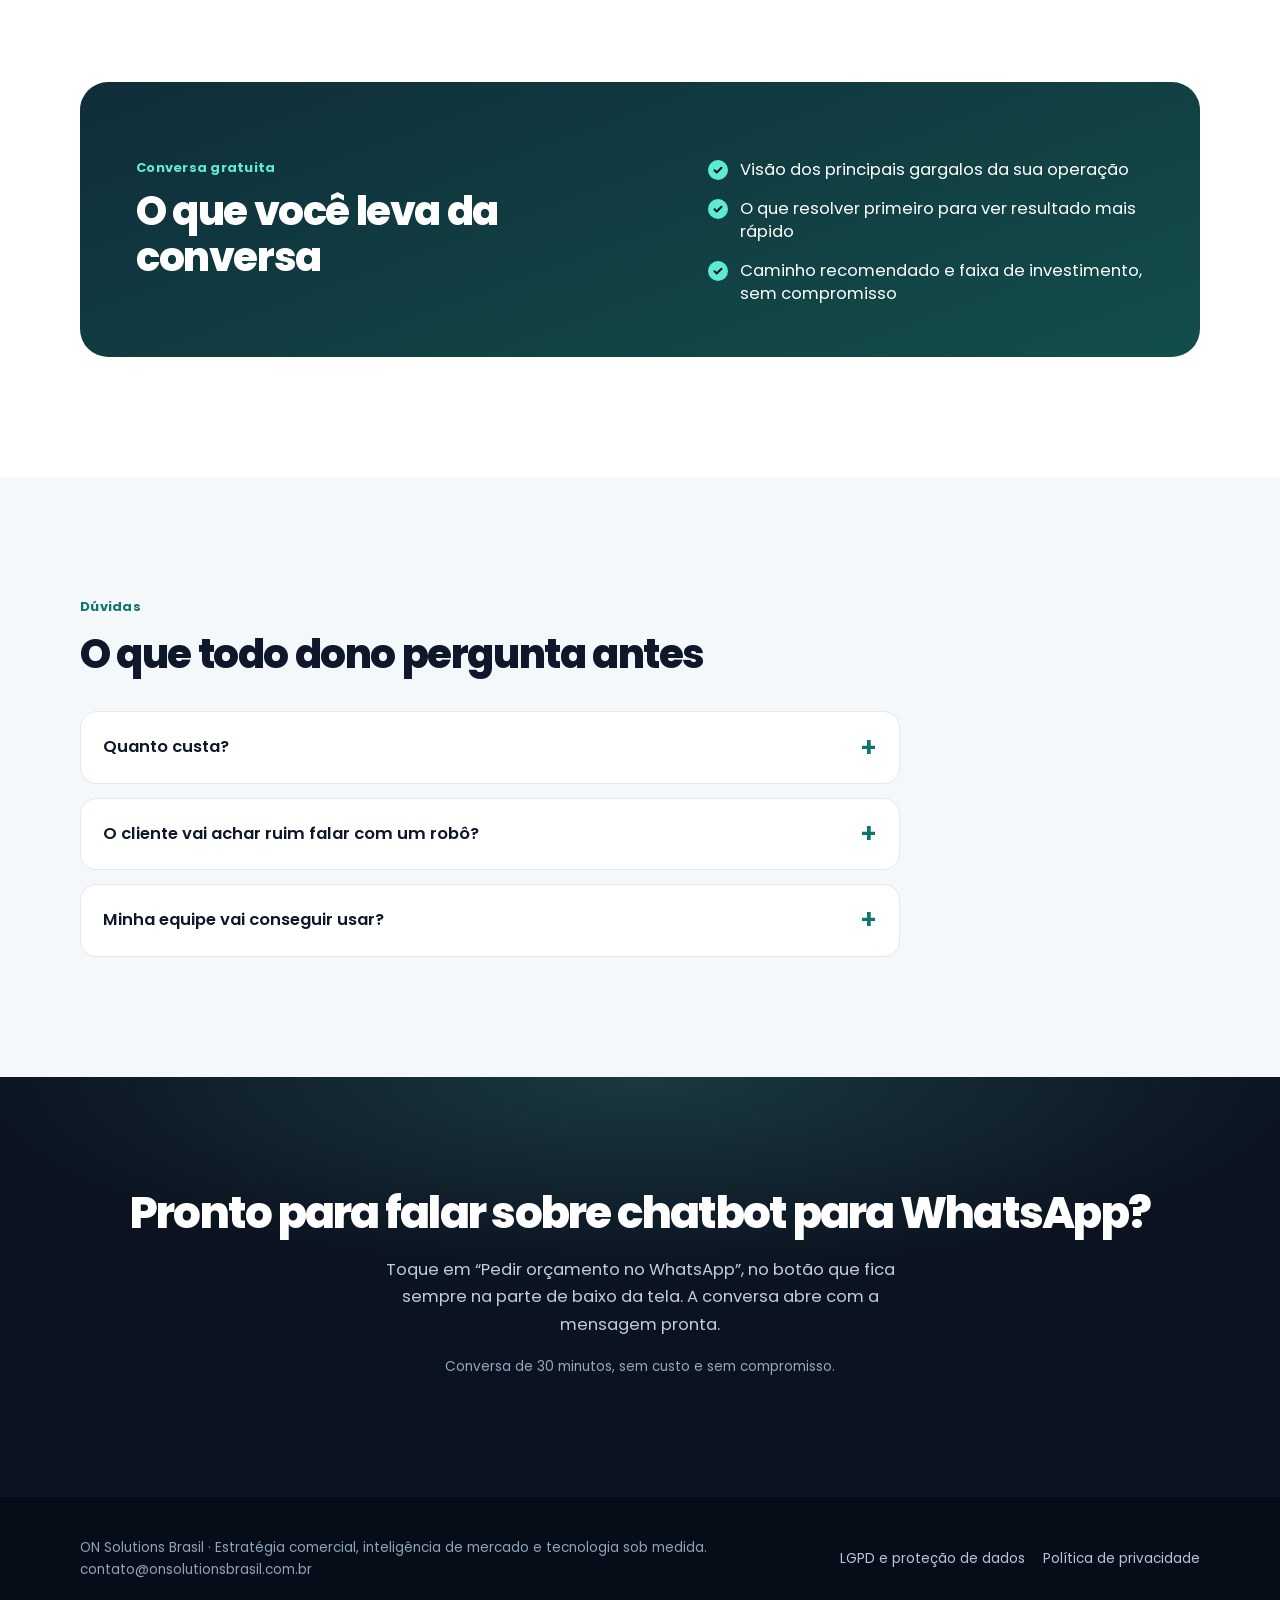
==== commit af81ac08: "feat(index): add client logos to marquee section - Replace plain text client names with base64-encod" ====
--- a/index.html
+++ b/index.html
@@ -67,7 +67,7 @@
       <div class="stat wide"><b>Brasil e exterior</b><span>clientes nacionais e internacionais</span></div>
     </div>
   </div>
-  <div class="marq marquee" data-marquee aria-label="Clientes da ON Solutions"><div class="track" data-track><div class="chip"><span class="wm">Braziliana</span></div><div class="chip"><span class="wm">Quatri</span></div><div class="chip"><span class="wm">Brooks</span></div><div class="chip"><span class="wm">CrossHR</span></div><div class="chip"><span class="wm">MultiLife</span></div><div class="chip"><span class="wm">Mafedo</span></div><div class="chip"><span class="wm">Central RZ</span></div></div></div>
+  <div class="marq marquee" data-marquee aria-label="Clientes da ON Solutions"><div class="track" data-track><div class="chip"><img src="[data-uri]" alt="Logo Braziliana" decoding="async"></div><div class="chip"><img src="[data-uri]" alt="Logo Quatri Automação" decoding="async"></div><div class="chip"><img src="[data-uri]" alt="Logo Brooks Construtora" decoding="async"></div><div class="chip"><img src="[data-uri]" alt="Logo CrossHR" decoding="async"></div><div class="chip"><img src="[data-uri]" alt="Logo MultiLife Care" decoding="async"></div><div class="chip"><img src="[data-uri]" alt="Logo Mafedo Engenharia" decoding="async"></div><div class="chip"><span class="wm">Central RZ</span></div></div></div>
 </section>
 <section class="sec" id="como-funciona">
   <div class="w">
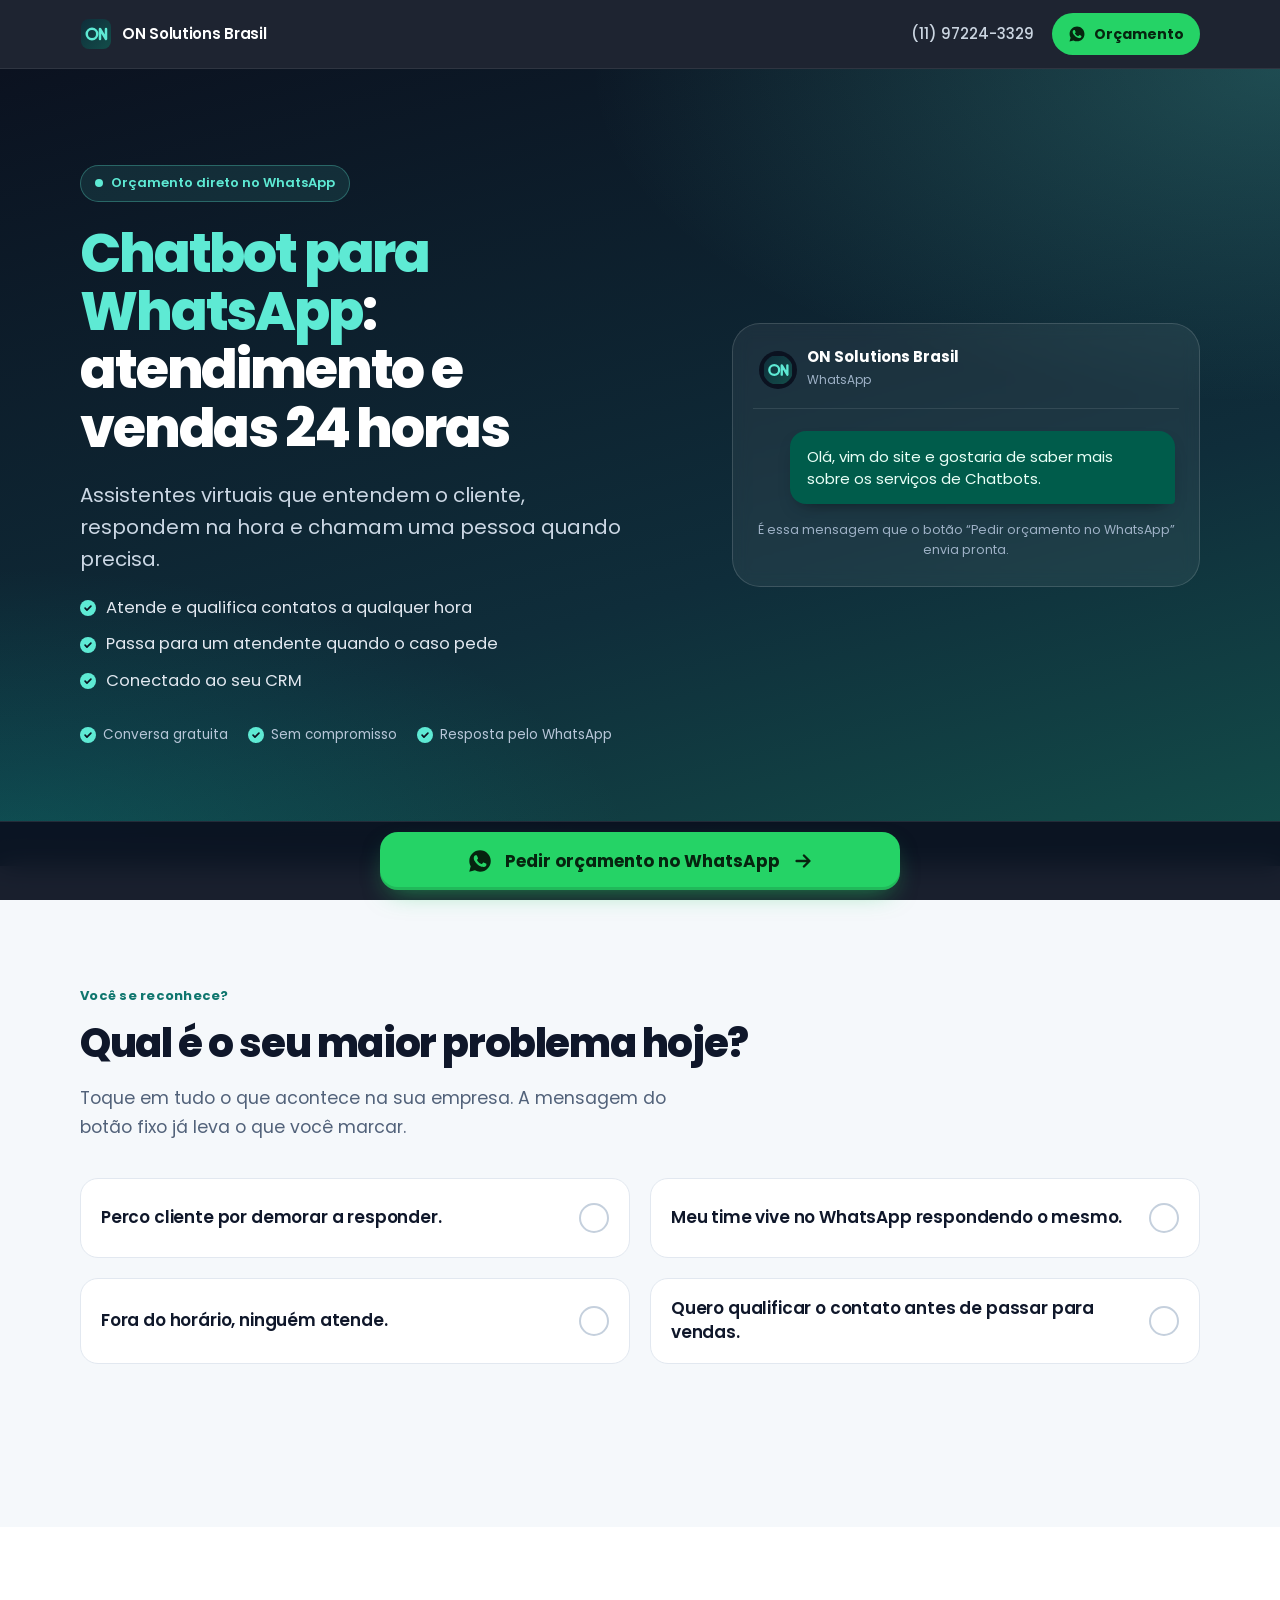
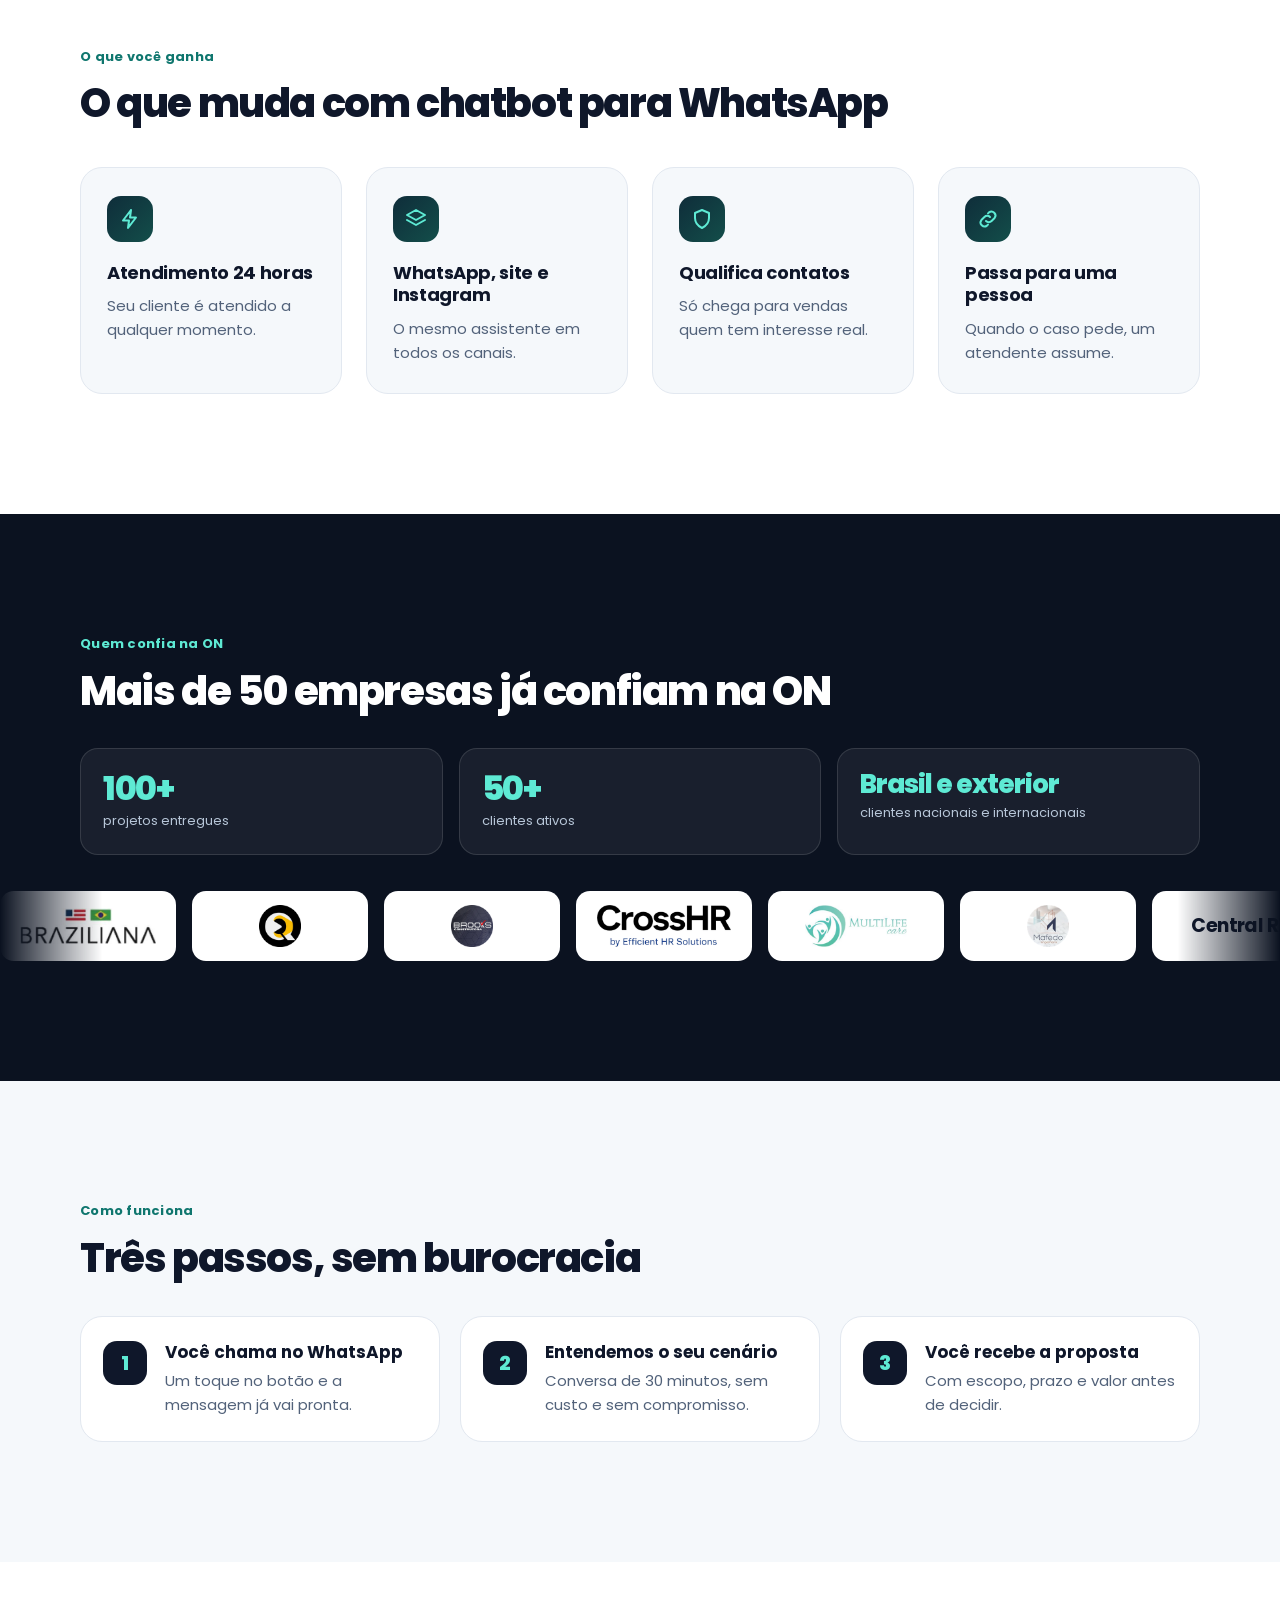
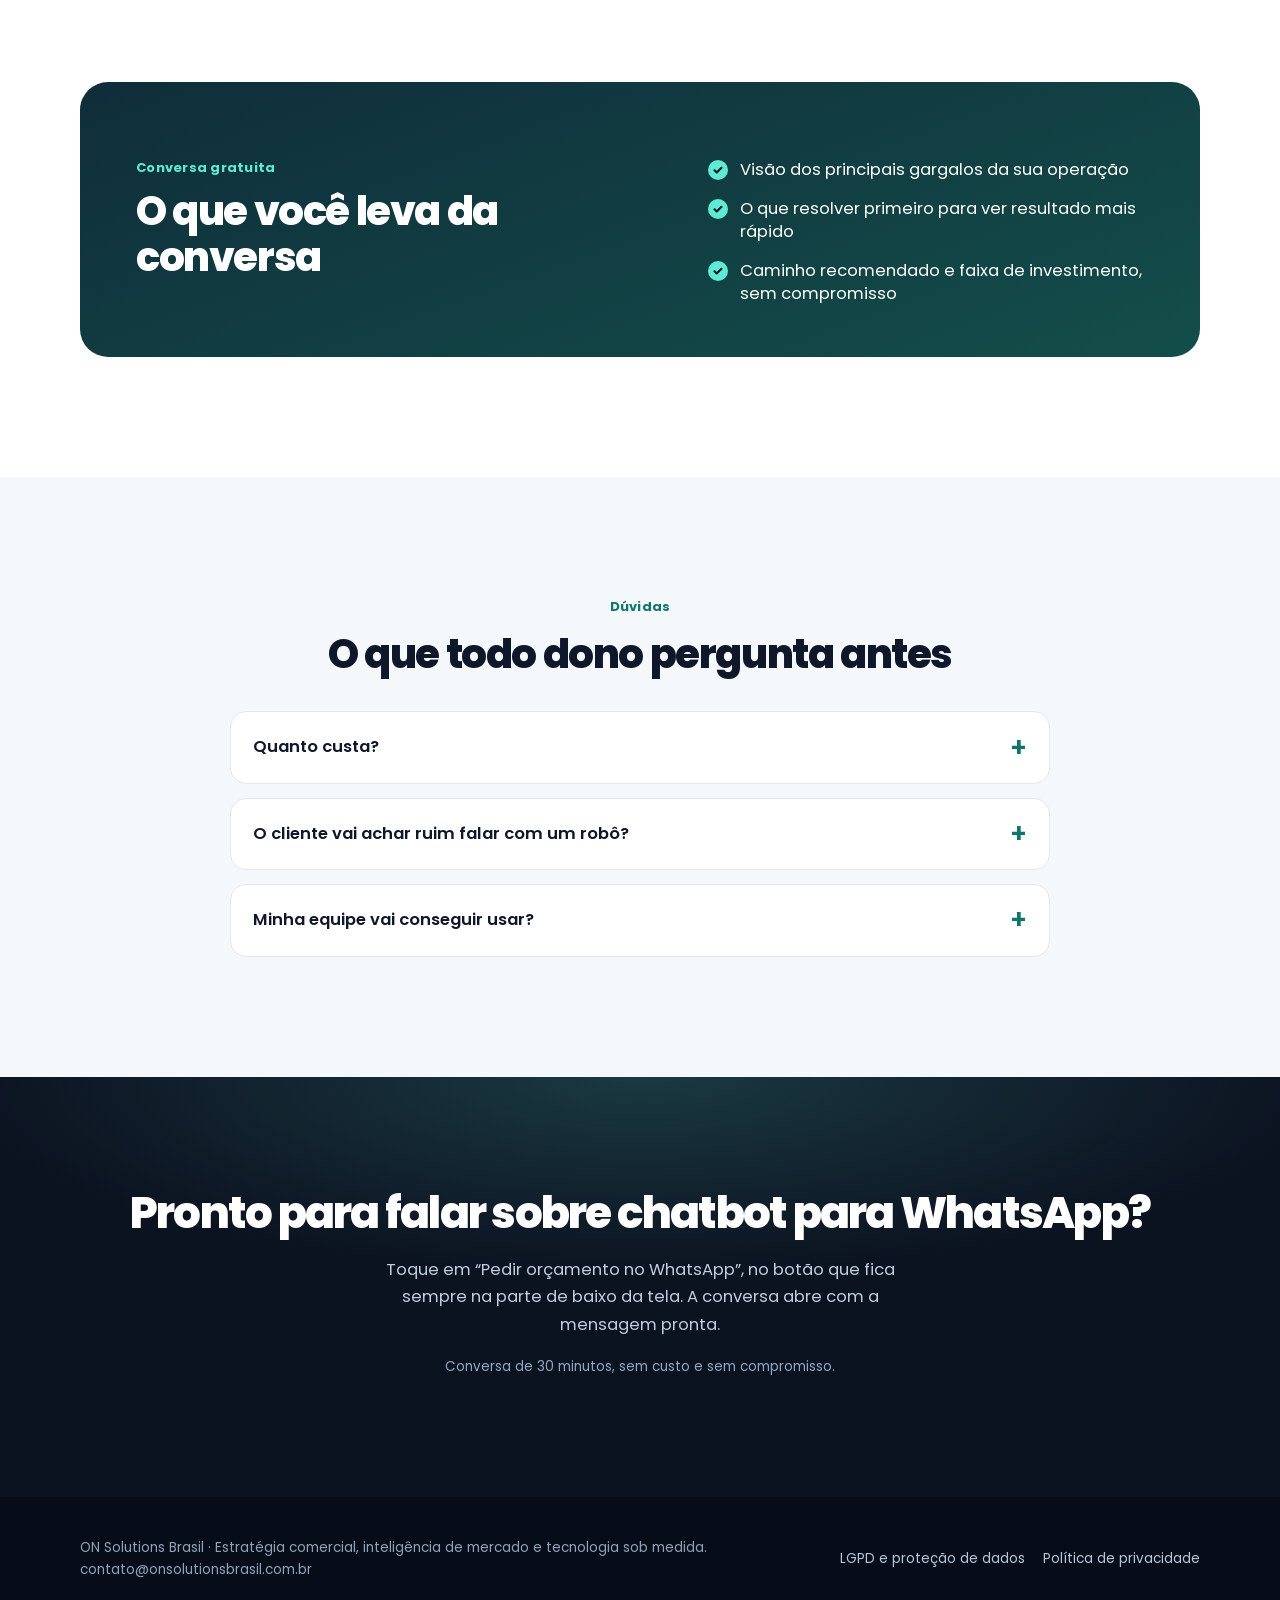
==== commit 98752943: "feat(branding): improve favicon and FAQ section styling - Add explicit width and height attributes t" ====
--- a/index.html
+++ b/index.html
@@ -9,6 +9,8 @@
 <meta name="robots" content="noindex,follow">
 <link rel="canonical" href="https://onsolutionsbrasil.com.br/lp/chatbot-whatsapp/">
 <link rel="icon" type="image/svg+xml" href="assets/img/favicon.svg">
+<link rel="alternate icon" href="assets/img/favicon.svg">
+<link rel="mask-icon" href="assets/img/favicon.svg" color="#134E4A">
 <link rel="preconnect" href="https://fonts.googleapis.com">
 <link rel="preconnect" href="https://fonts.gstatic.com" crossorigin>
 <link href="https://fonts.googleapis.com/css2?family=Poppins:wght@400;500;600;700;800&display=swap" rel="stylesheet">
--- a/css/styles.css
+++ b/css/styles.css
@@ -237,6 +237,8 @@
 .offer li::before { margin-top: 2px; width: 20px; height: 20px; background-size: 12px; }
 
 /* FAQ */
+#duvidas { text-align: center; }
+#duvidas .faq { text-align: left; margin-left: auto; margin-right: auto; }
 .faq { display: grid; gap: 10px; margin-top: 22px; }
 details { background: #fff; border: 1px solid var(--line); border-radius: 16px; }
 summary {
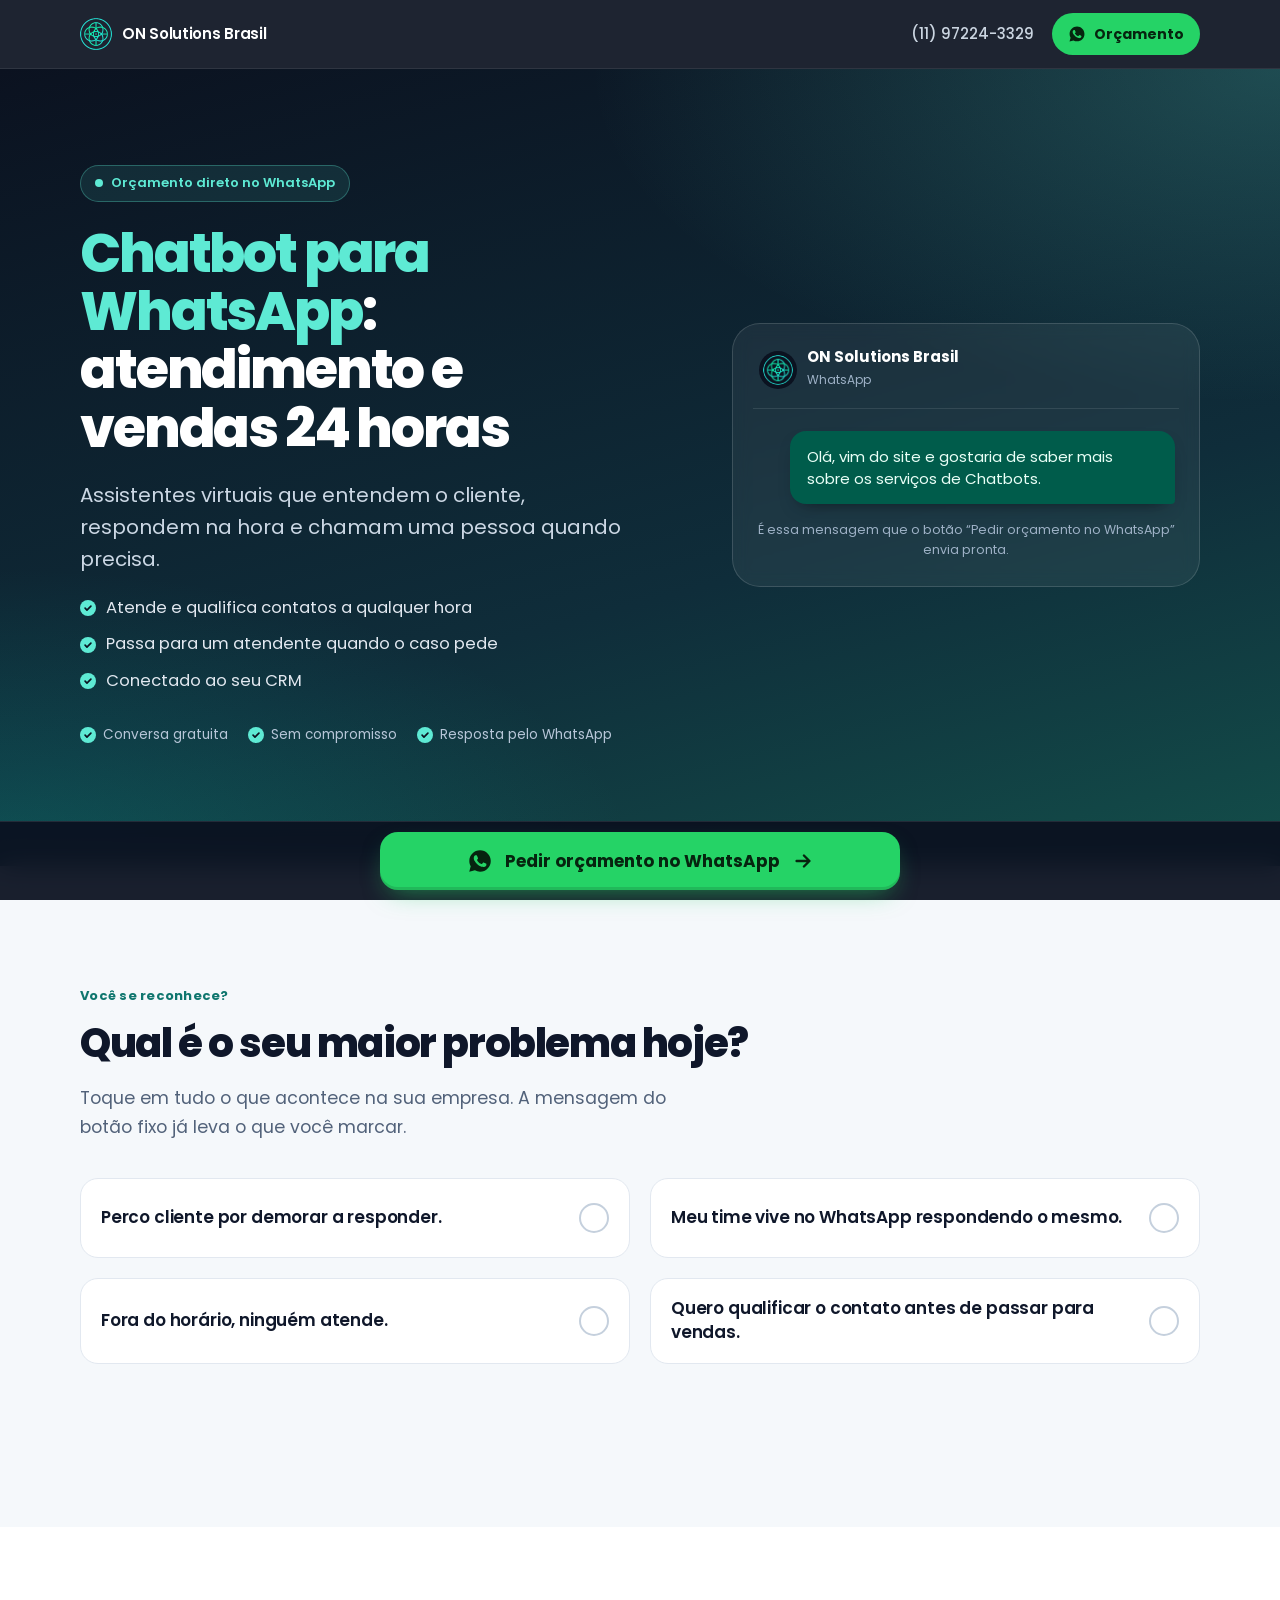
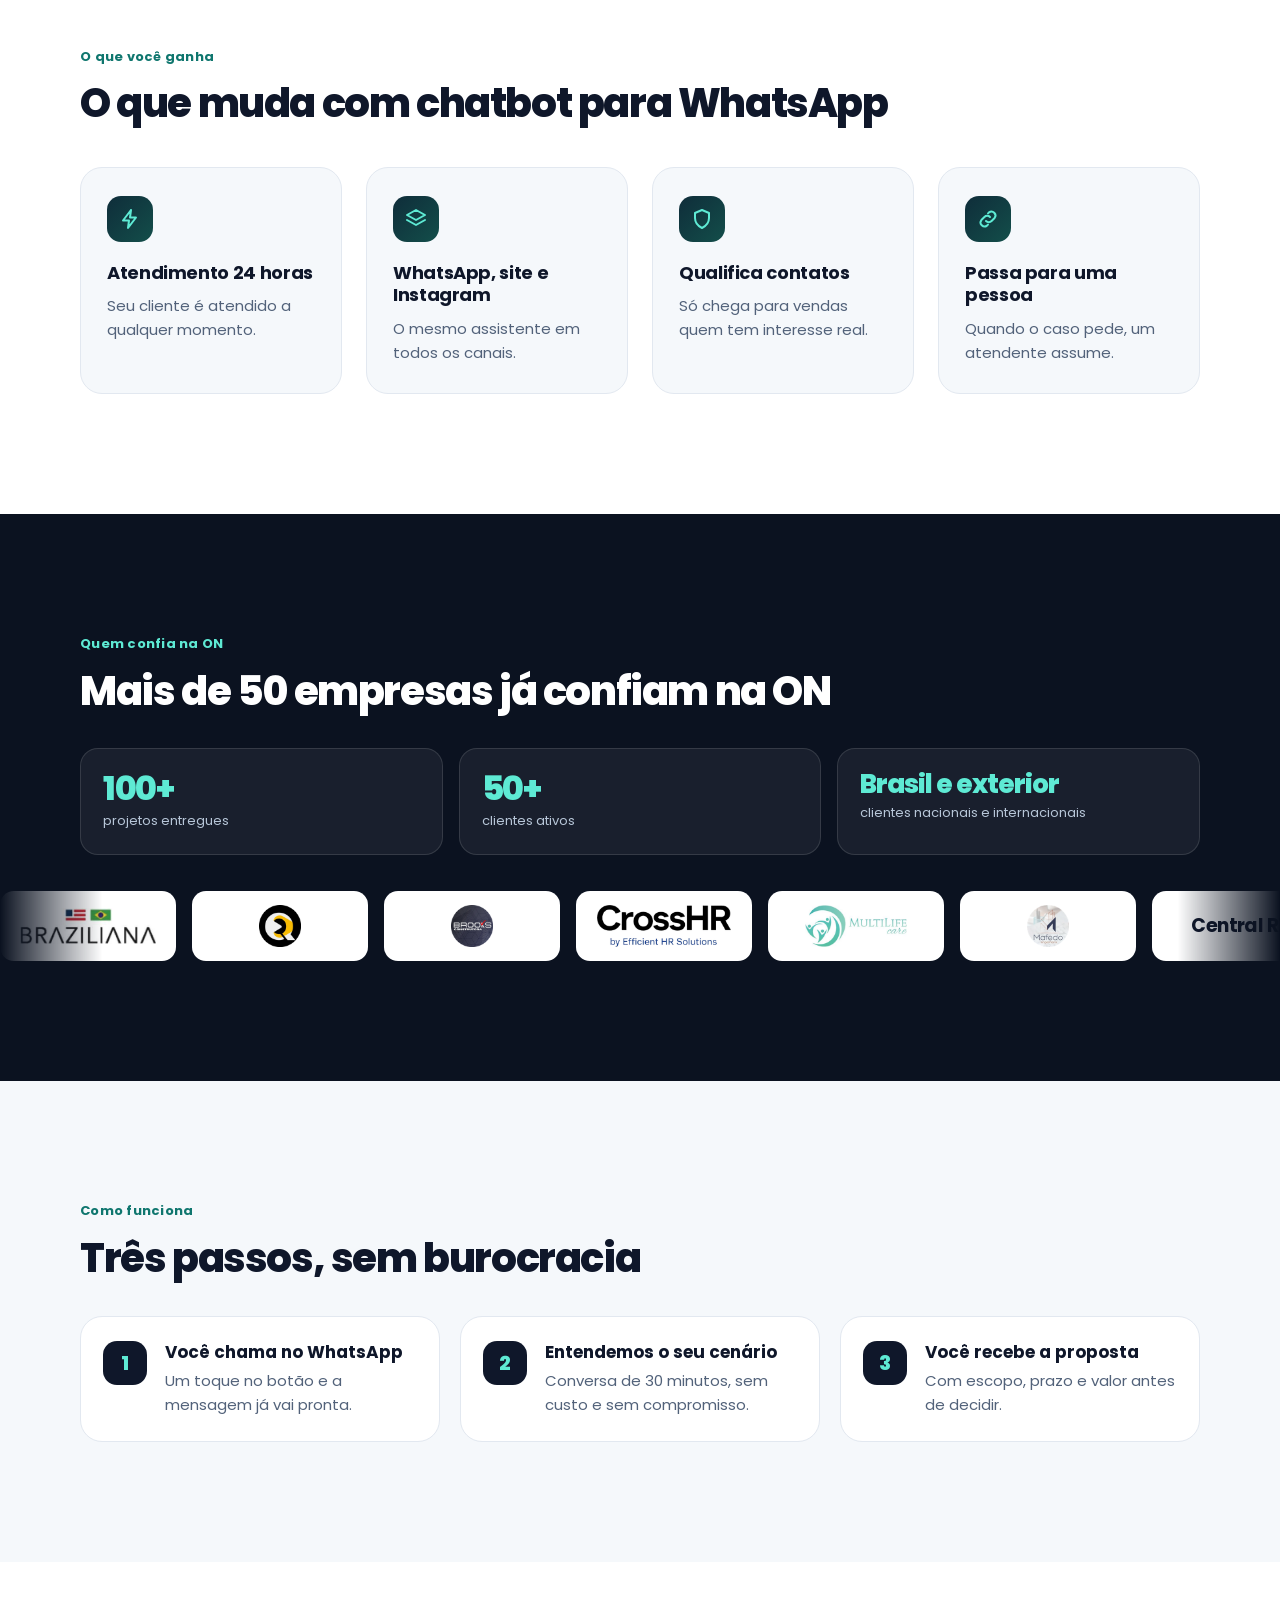
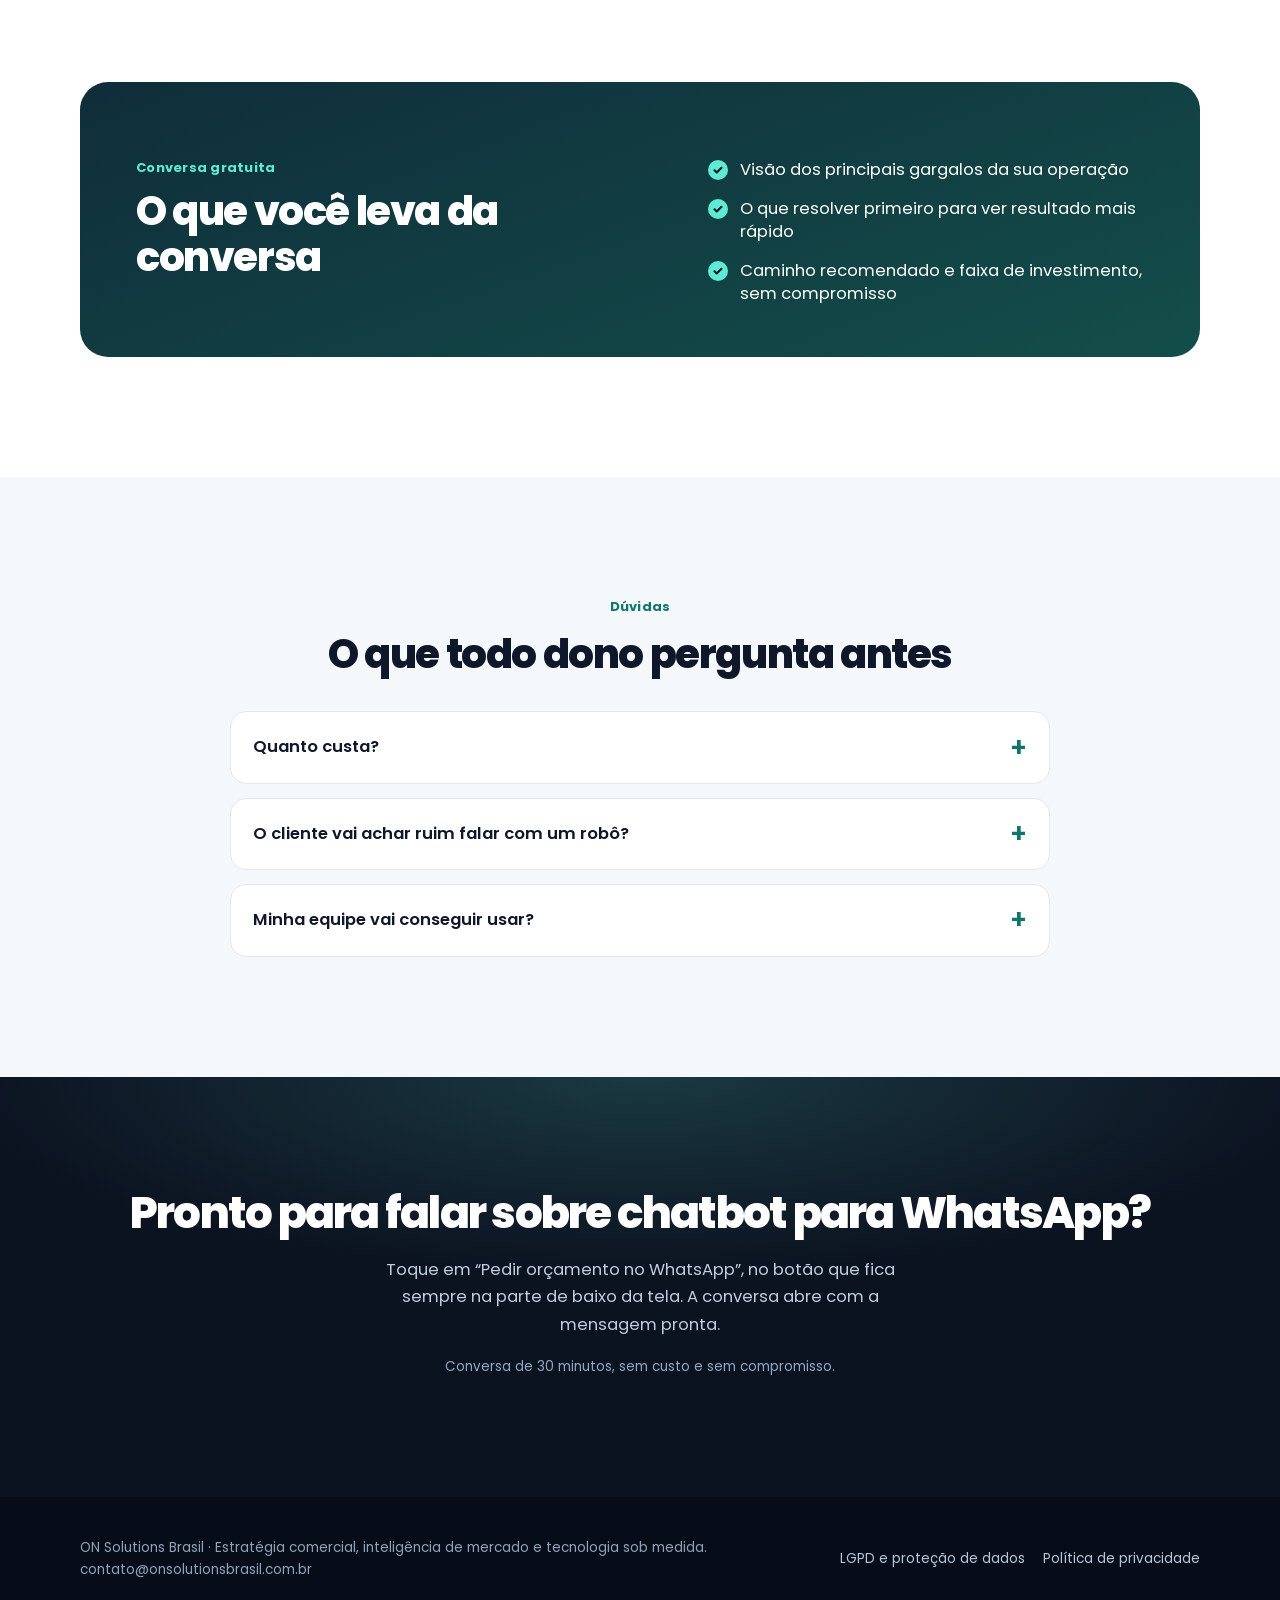
==== commit da2ddd62: "feat(branding): replace SVG logos with PNG format and update favicon - Replace on-logo.svg with on-l" ====
--- a/index.html
+++ b/index.html
@@ -8,9 +8,7 @@
 <meta name="description" content="Automatize o atendimento da sua empresa com soluções de chatbot para WhatsApp desenvolvidas pela ON Solutions Brasil.">
 <meta name="robots" content="noindex,follow">
 <link rel="canonical" href="https://onsolutionsbrasil.com.br/lp/chatbot-whatsapp/">
-<link rel="icon" type="image/svg+xml" href="assets/img/favicon.svg">
-<link rel="alternate icon" href="assets/img/favicon.svg">
-<link rel="mask-icon" href="assets/img/favicon.svg" color="#134E4A">
+<link rel="icon" type="image/png" sizes="64x64" href="assets/img/on-logo.png">
 <link rel="preconnect" href="https://fonts.googleapis.com">
 <link rel="preconnect" href="https://fonts.gstatic.com" crossorigin>
 <link href="https://fonts.googleapis.com/css2?family=Poppins:wght@400;500;600;700;800&display=swap" rel="stylesheet">
@@ -18,7 +16,7 @@
 </head>
 <body class="l2">
 <header class="top"><div class="w top-in">
-  <span class="brand"><img src="assets/img/on-logo.svg" alt="ON Solutions Brasil" width="32" height="32"><span>ON Solutions<span class="br"> Brasil</span></span></span>
+  <span class="brand"><img src="assets/img/on-logo.png" alt="ON Solutions Brasil" width="32" height="32"><span>ON Solutions<span class="br"> Brasil</span></span></span>
   <div class="top-r">
     <a class="top-phone" data-wa="Olá, vim do site e gostaria de saber mais sobre os serviços de Chatbots." data-pos="topo-telefone" data-wa-main href="#">(11) 97224-3329</a>
     <a class="top-btn" data-wa="Olá, vim do site e gostaria de saber mais sobre os serviços de Chatbots." data-pos="topo" data-wa-main href="#"><svg viewBox="0 0 24 24" aria-hidden="true"><path d="M12.04 2C6.58 2 2.13 6.45 2.13 11.91c0 1.75.46 3.45 1.32 4.95L2.05 22l5.25-1.38a9.9 9.9 0 0 0 4.74 1.21c5.46 0 9.91-4.45 9.91-9.91S17.5 2 12.04 2Zm5.8 14.1c-.25.69-1.45 1.32-2 1.37-.5.05-1.13.07-1.82-.11-.42-.13-.96-.31-1.65-.6-2.9-1.25-4.8-4.17-4.95-4.36-.14-.19-1.18-1.57-1.18-3s.75-2.13 1.02-2.42c.26-.29.57-.36.76-.36h.55c.18 0 .42-.07.65.5.25.58.83 2 .9 2.15.07.14.12.31.02.5-.09.19-.14.31-.28.48-.14.17-.3.37-.43.5-.14.14-.29.29-.12.58.17.29.74 1.22 1.59 1.97 1.09.97 2.01 1.27 2.3 1.41.29.14.46.12.63-.07.17-.19.72-.84.91-1.13.19-.29.38-.24.65-.14.26.1 1.67.79 1.96.93.29.14.48.22.55.34.07.12.07.7-.18 1.39Z"/></svg>Orçamento</a>
@@ -35,7 +33,7 @@
       <div class="trust"><span>Conversa gratuita</span><span>Sem compromisso</span><span>Resposta pelo WhatsApp</span></div>
     </div>
     <div class="chat">
-      <div class="chat-head"><img src="assets/img/on-logo.svg" alt="ON Solutions Brasil" width="38" height="38"><div><b>ON Solutions Brasil</b><small>WhatsApp</small></div></div>
+      <div class="chat-head"><img src="assets/img/on-logo.png" alt="ON Solutions Brasil" width="38" height="38"><div><b>ON Solutions Brasil</b><small>WhatsApp</small></div></div>
       <div class="chat-body">
         <div class="bubble" data-bubble>Olá, vim do site e gostaria de saber mais sobre os serviços de Chatbots.</div>
         <div class="chat-hint">É essa mensagem que o botão “Pedir orçamento no WhatsApp” envia pronta.</div>
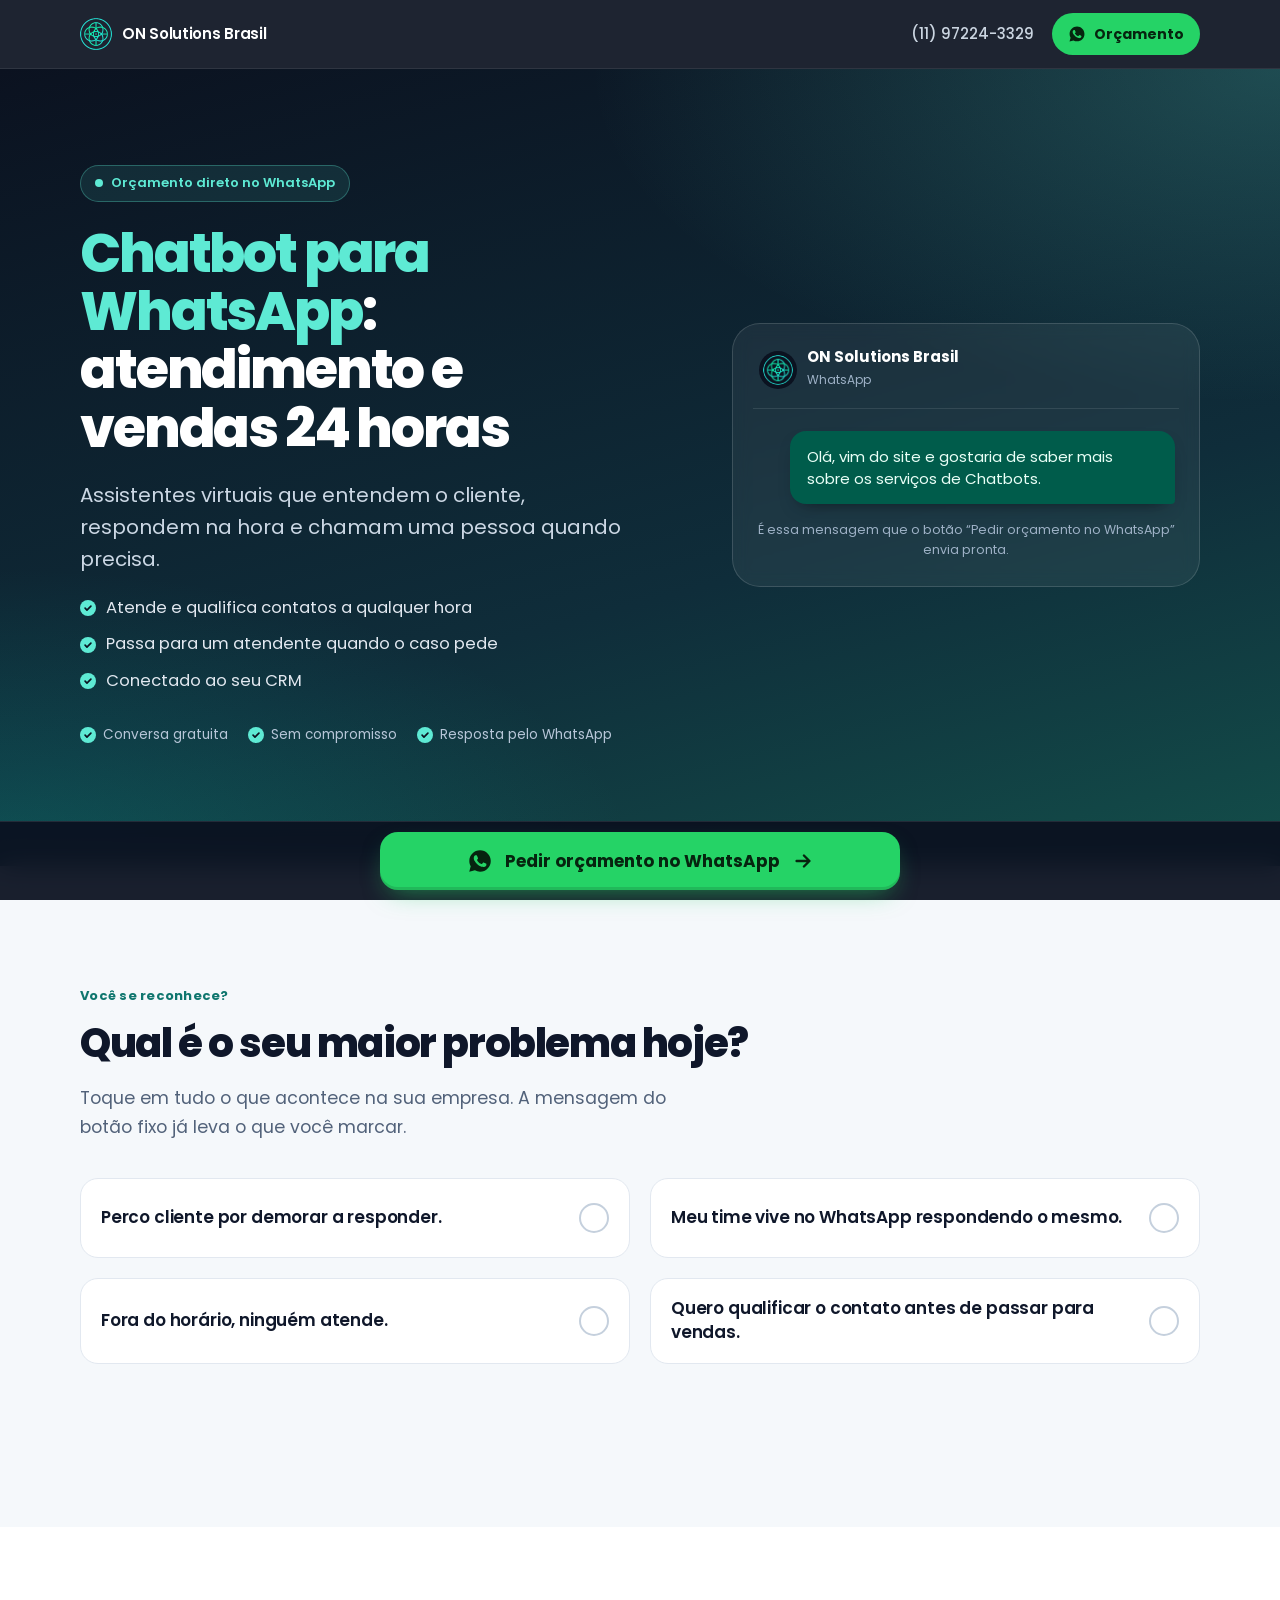
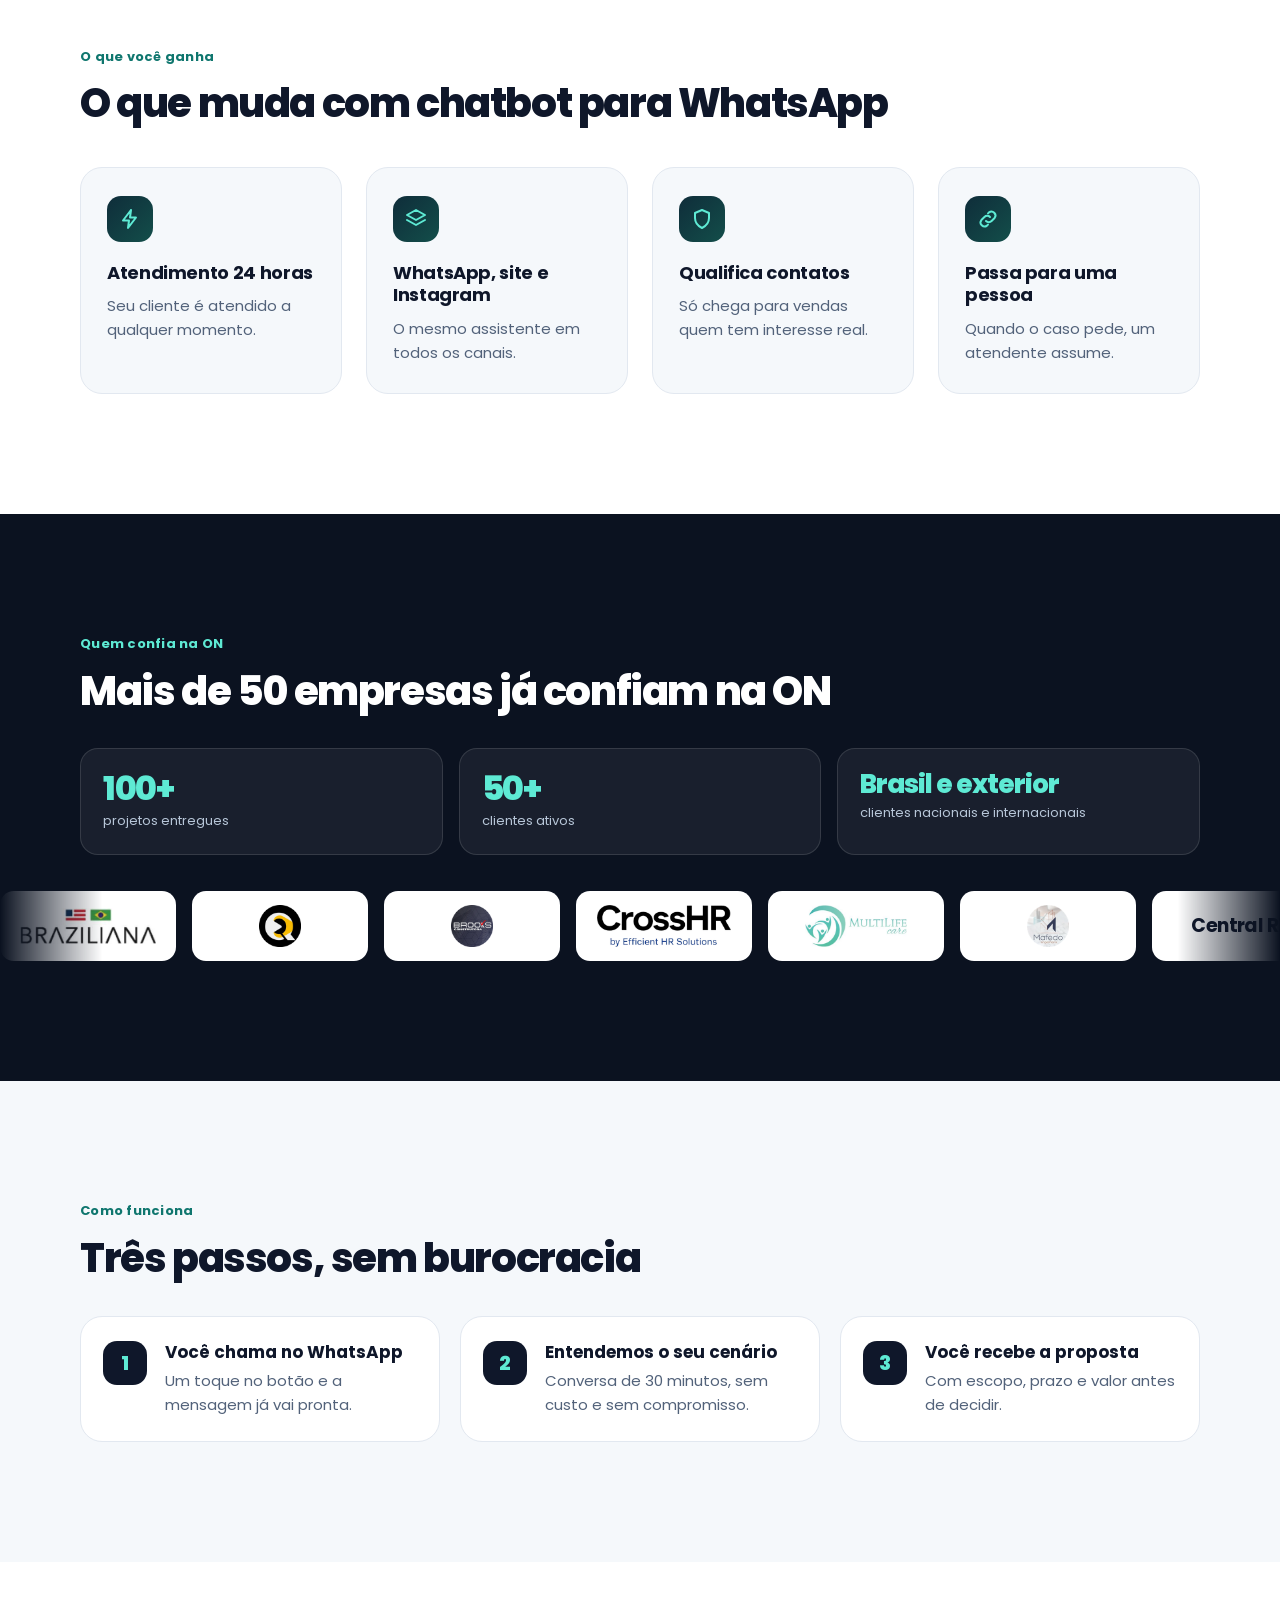
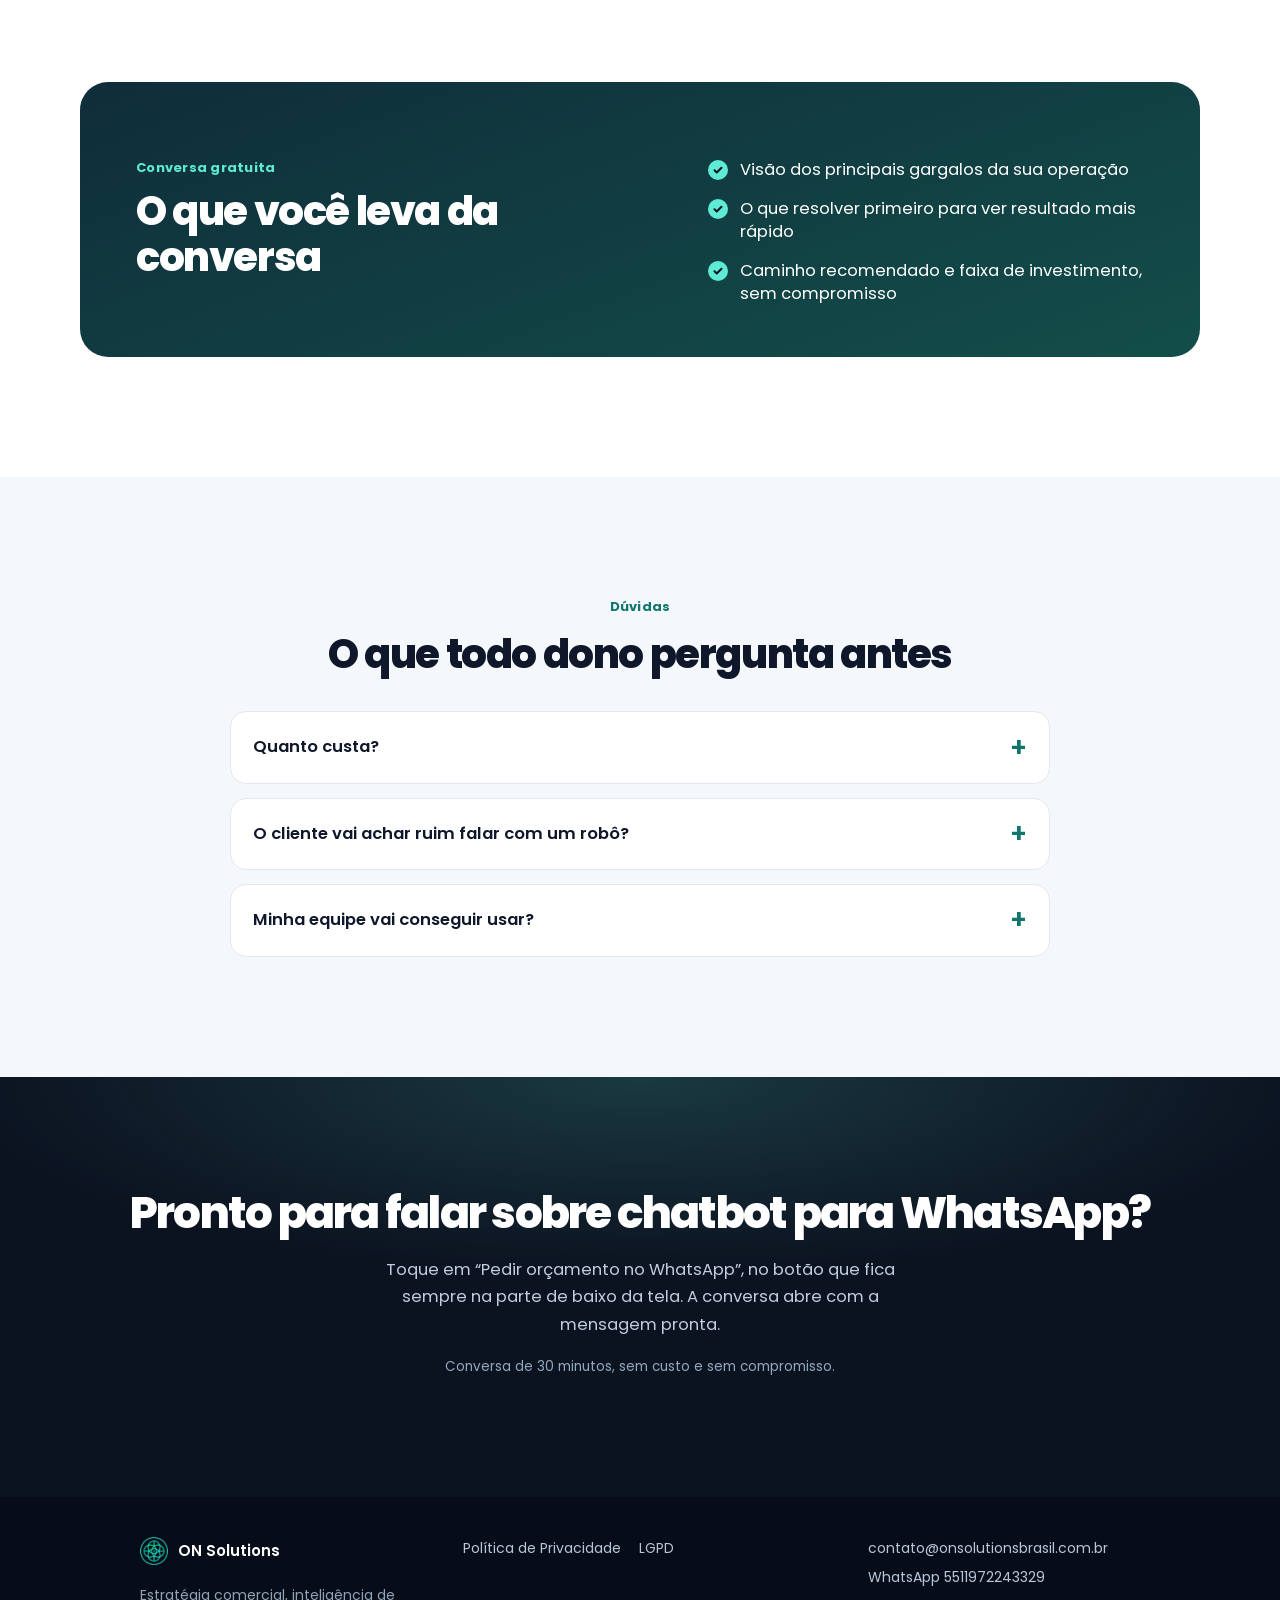
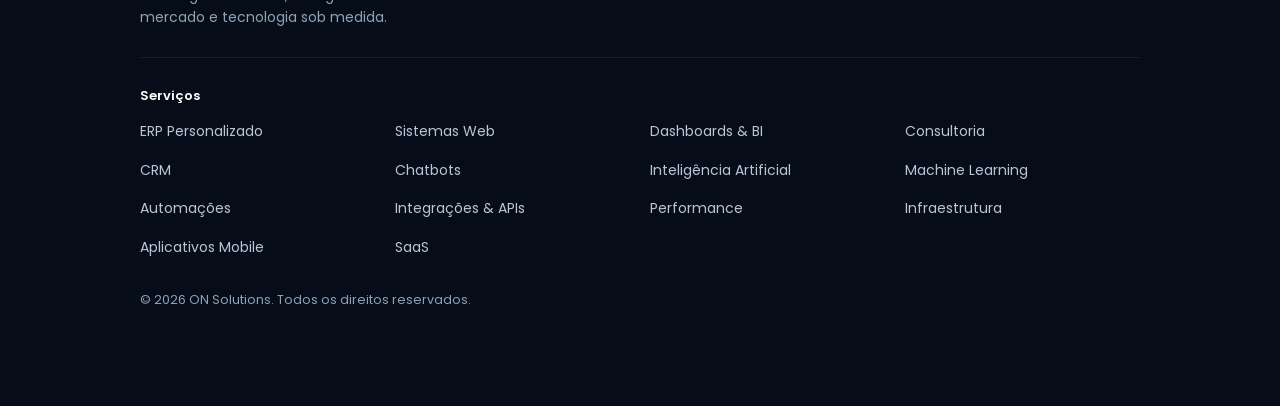
==== commit 5c7bcf01: "refactor(footer): consolidate footer styles and redesign index footer - Move footer CSS from legal.c" ====
--- a/index.html
+++ b/index.html
@@ -106,9 +106,28 @@
   </div>
 </section>
 </main>
-<footer class="foot"><div class="w foot-in">
-  <div>ON Solutions Brasil · Estratégia comercial, inteligência de mercado e tecnologia sob medida.<br>contato@onsolutionsbrasil.com.br</div>
-  <div class="lk"><a href="#">LGPD e proteção de dados</a><a href="#">Política de privacidade</a></div>
+<footer class="lf"><div class="lf-w">
+  <div class="lf-top">
+    <div class="lf-brand">
+      <a class="lf-logo" href="index.html"><img src="assets/img/on-logo.png" alt="" width="28" height="28"><span>ON Solutions</span></a>
+      <p>Estratégia comercial, inteligência de mercado e tecnologia sob medida.</p>
+    </div>
+    <nav class="lf-links" aria-label="Links legais"><a href="politica-de-privacidade.html">Política de Privacidade</a><a href="lgpd.html">LGPD</a></nav>
+    <div class="lf-contact">
+      <a href="mailto:contato@onsolutionsbrasil.com.br">contato@onsolutionsbrasil.com.br</a>
+      <a href="https://wa.me/5511972243329" target="_blank" rel="noopener">WhatsApp 5511972243329</a>
+    </div>
+  </div>
+  <div class="lf-services">
+    <h2>Serviços</h2>
+    <ul>
+      <li>ERP Personalizado</li><li>Sistemas Web</li><li>Dashboards &amp; BI</li><li>Consultoria</li>
+      <li>CRM</li><li><a href="index.html">Chatbots</a></li><li>Inteligência Artificial</li><li>Machine Learning</li>
+      <li>Automações</li><li>Integrações &amp; APIs</li><li>Performance</li><li>Infraestrutura</li>
+      <li>Aplicativos Mobile</li><li>SaaS</li>
+    </ul>
+  </div>
+  <p class="lf-copy">© 2026 ON Solutions. Todos os direitos reservados.</p>
 </div></footer>
 <div class="sticky"><a class="cta" data-wa="Olá, vim do site e gostaria de saber mais sobre os serviços de Chatbots." data-pos="barra-fixa" data-wa-main href="#"><svg viewBox="0 0 24 24" aria-hidden="true"><path d="M12.04 2C6.58 2 2.13 6.45 2.13 11.91c0 1.75.46 3.45 1.32 4.95L2.05 22l5.25-1.38a9.9 9.9 0 0 0 4.74 1.21c5.46 0 9.91-4.45 9.91-9.91S17.5 2 12.04 2Zm5.8 14.1c-.25.69-1.45 1.32-2 1.37-.5.05-1.13.07-1.82-.11-.42-.13-.96-.31-1.65-.6-2.9-1.25-4.8-4.17-4.95-4.36-.14-.19-1.18-1.57-1.18-3s.75-2.13 1.02-2.42c.26-.29.57-.36.76-.36h.55c.18 0 .42-.07.65.5.25.58.83 2 .9 2.15.07.14.12.31.02.5-.09.19-.14.31-.28.48-.14.17-.3.37-.43.5-.14.14-.29.29-.12.58.17.29.74 1.22 1.59 1.97 1.09.97 2.01 1.27 2.3 1.41.29.14.46.12.63-.07.17-.19.72-.84.91-1.13.19-.29.38-.24.65-.14.26.1 1.67.79 1.96.93.29.14.48.22.55.34.07.12.07.7-.18 1.39Z"/></svg><span>Pedir orçamento no WhatsApp</span><svg class="arr" viewBox="0 0 24 24" aria-hidden="true"><path d="M5 12h14M13 6l6 6-6 6"/></svg></a></div>
 <script src="js/main.js" defer></script>
--- a/css/styles.css
+++ b/css/styles.css
@@ -388,3 +388,24 @@
   * { animation: none !important; transition: none !important; }
   html { scroll-behavior: auto; }
 }
+
+/* Rodapé padrão (todas as páginas) */
+.lf { background: #070D18; color: #8FA2B8; padding: 40px 0 96px; font-size: 14px; }
+.lf-w { width: min(1000px, 100% - 40px); margin-inline: auto; }
+.lf a { color: #B7C6D8; text-decoration: none; }
+.lf a:hover { color: var(--mint); }
+.lf-top { display: grid; gap: 24px; padding-bottom: 28px; border-bottom: 1px solid rgba(255, 255, 255, .08); }
+.lf-logo { display: inline-flex; align-items: center; gap: 10px; color: #fff !important; font-weight: 600; font-size: 15px; }
+.lf-logo img { width: 28px; height: 28px; }
+.lf-brand p { margin-top: 12px; max-width: 280px; line-height: 1.6; }
+.lf-links { display: flex; flex-wrap: wrap; align-content: flex-start; gap: 12px 18px; }
+.lf-contact { display: grid; gap: 6px; align-content: start; }
+.lf-services { padding-top: 28px; }
+.lf-services h2 { font-size: 13px; font-weight: 600; color: #fff; margin-bottom: 14px; }
+.lf-services ul { display: grid; grid-template-columns: repeat(2, 1fr); gap: 14px 16px; }
+.lf-services li { color: #B7C6D8; }
+.lf-copy { margin-top: 32px; font-size: 12.5px; }
+@media (min-width: 768px) {
+  .lf-top { grid-template-columns: 1.1fr 1.4fr 1fr; align-items: start; }
+  .lf-services ul { grid-template-columns: repeat(4, 1fr); gap: 16px 20px; grid-auto-flow: row; }
+}
